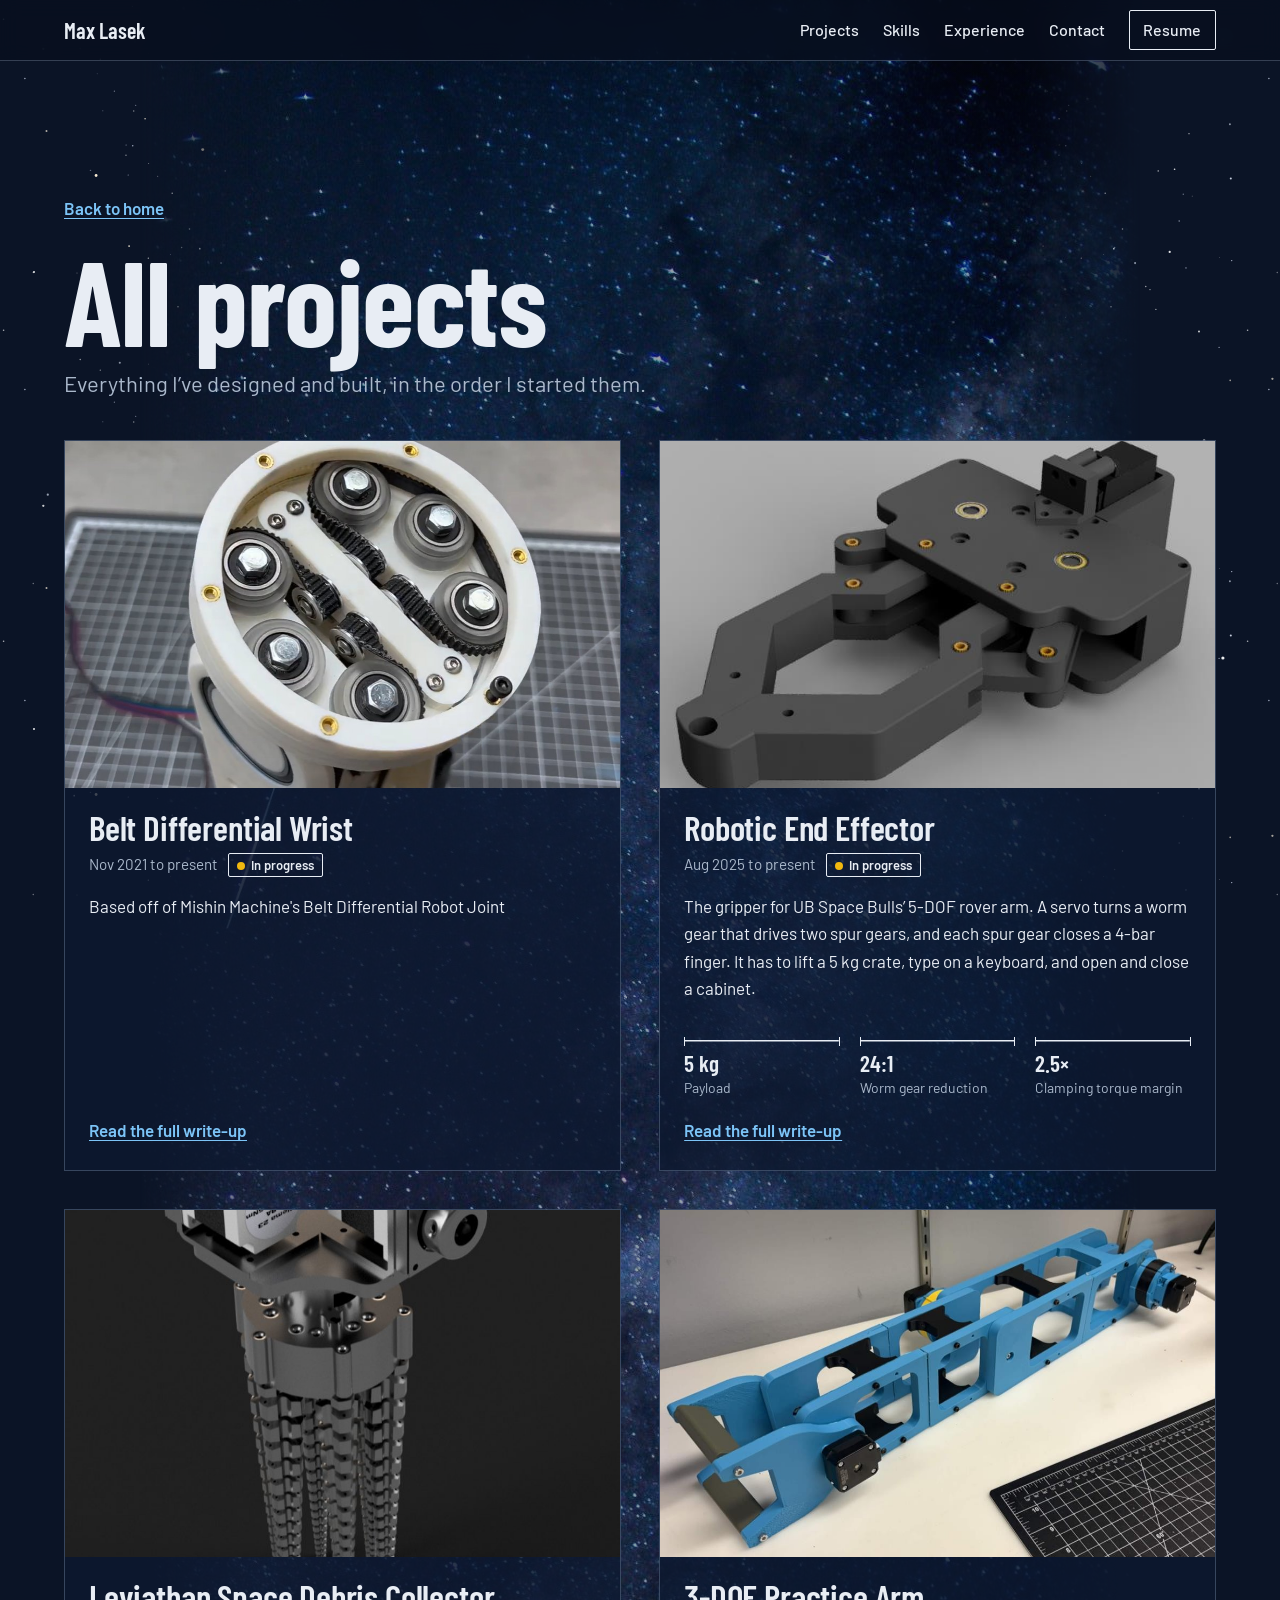
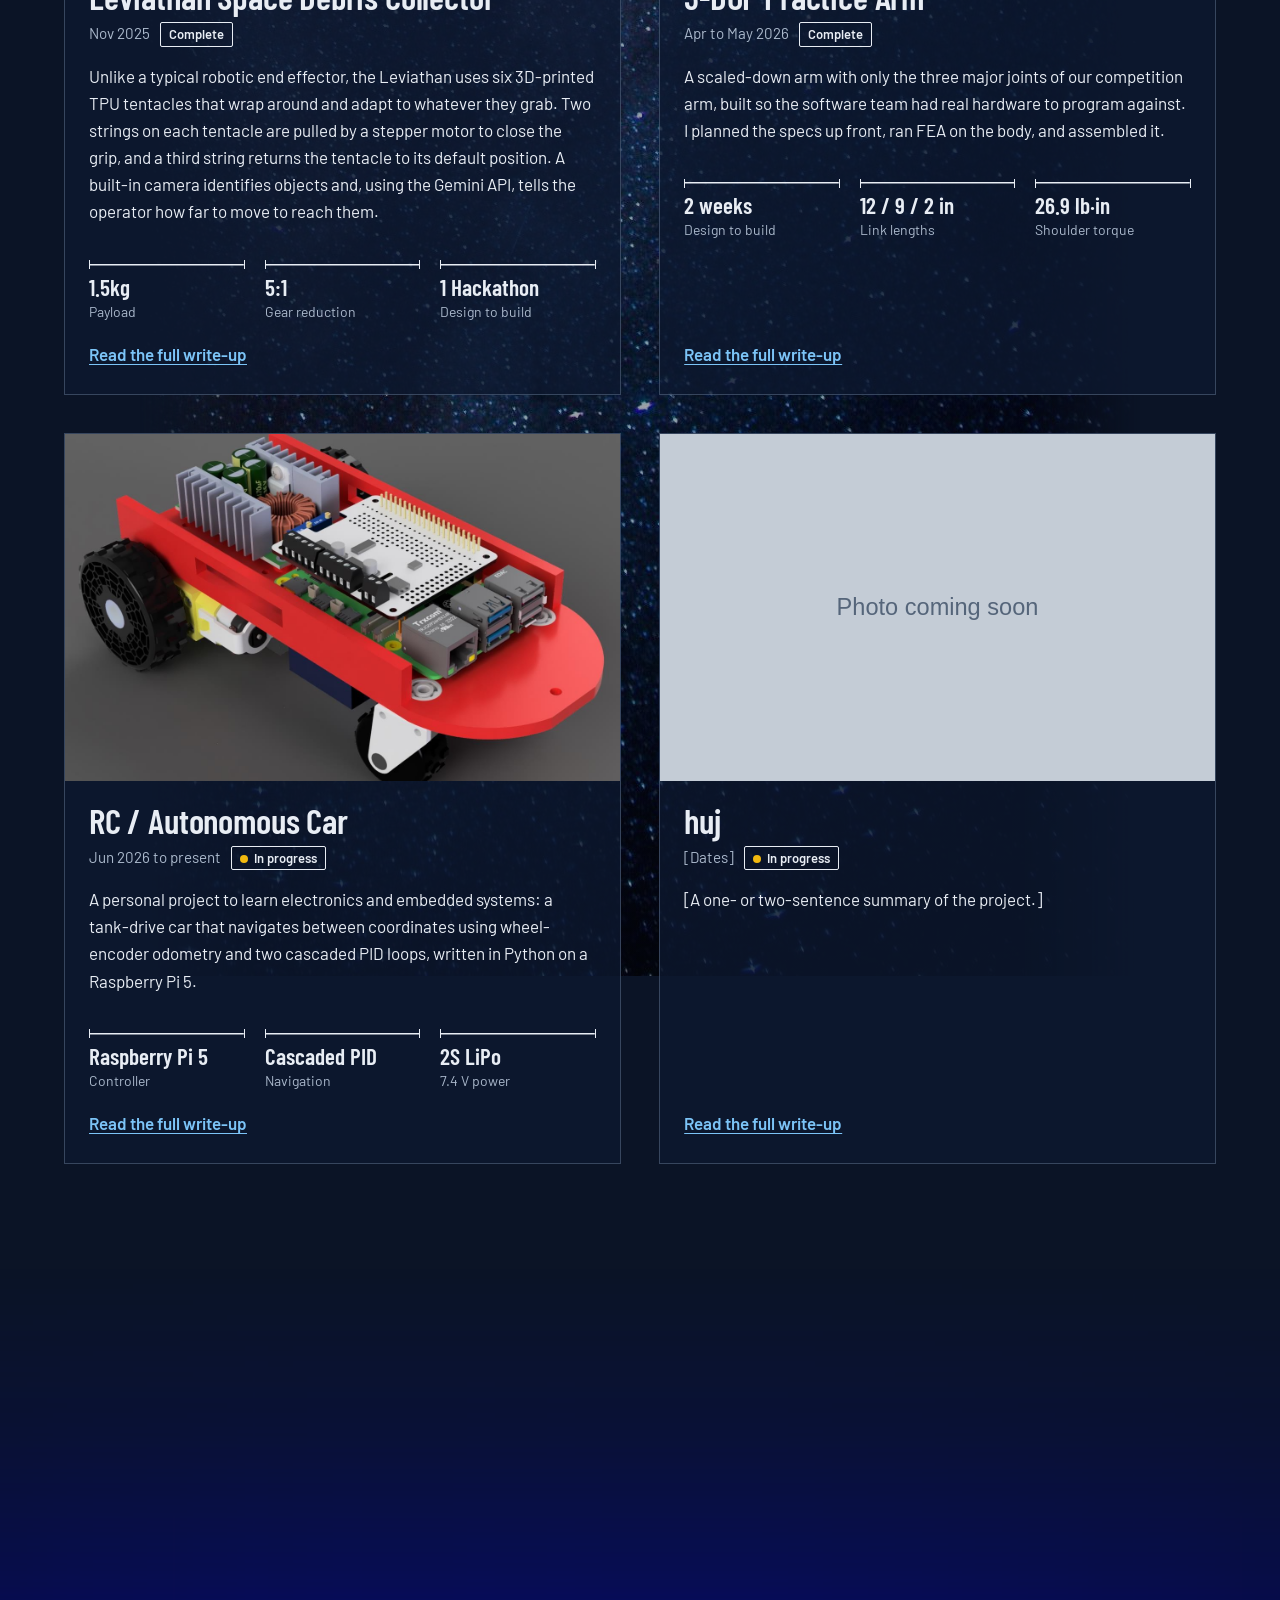
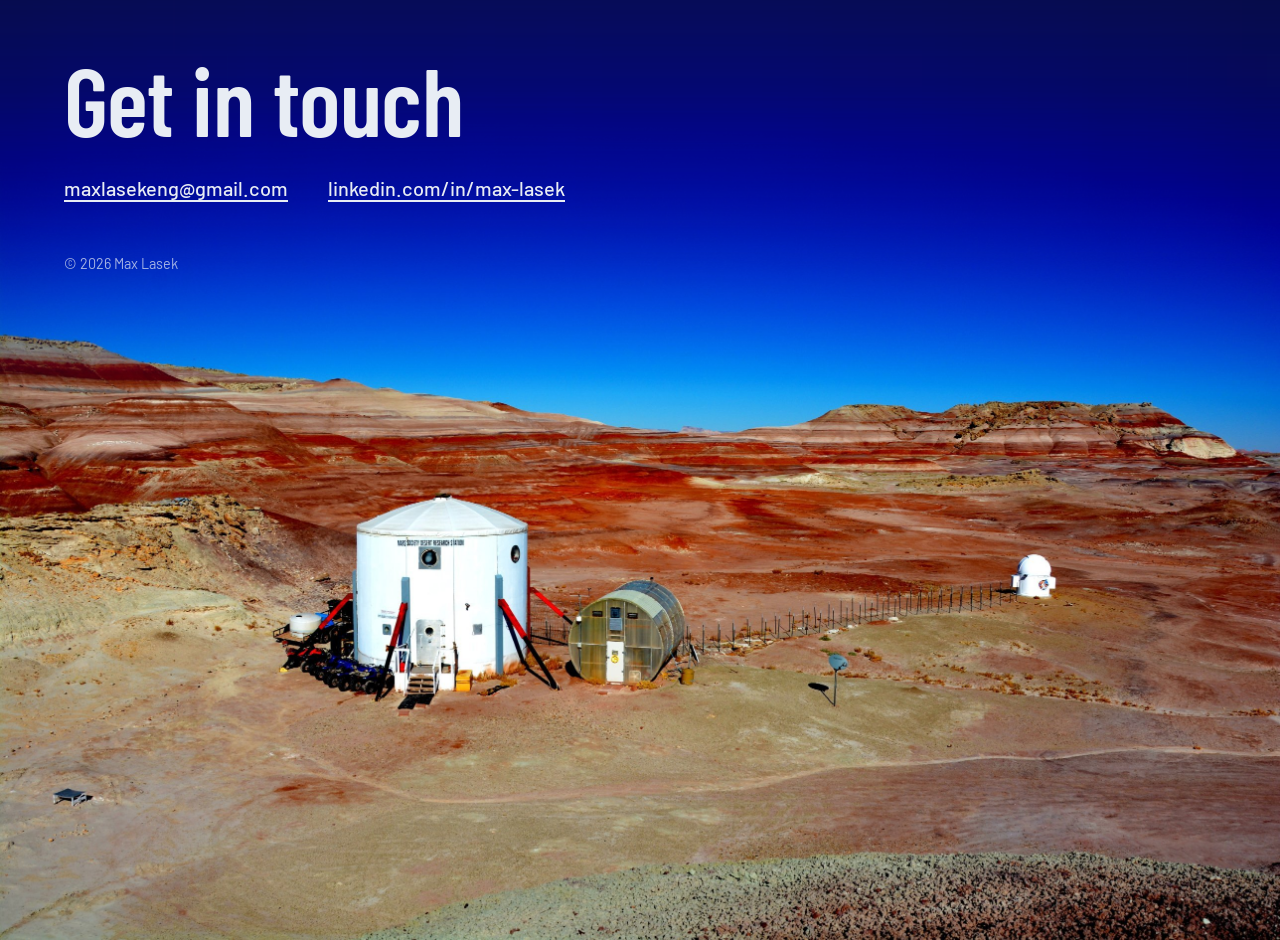
==== all-projects.html @ 72f622b1 "Add project huj to All projects via site editor" ====
<!DOCTYPE html>
<html lang="en"><head>
<meta charset="utf-8">
<meta name="viewport" content="width=device-width, initial-scale=1">
<meta name="color-scheme" content="dark">
<meta name="darkreader-lock">
<title>All Projects | Max Lasek</title>
<meta name="description" content="Every engineering project by Max Lasek, from robotic arms to hackathon builds, in the order he started them.">
<link rel="icon" href="data:image/svg+xml,%3Csvg xmlns='http://www.w3.org/2000/svg' viewBox='0 0 64 64'%3E%3Crect width='64' height='64' fill='%23132238'/%3E%3Ctext x='32' y='44' font-family='Arial Narrow,Arial' font-weight='700' font-size='34' fill='%23fff' text-anchor='middle'%3EML%3C/text%3E%3C/svg%3E">
<link rel="preconnect" href="https://fonts.googleapis.com">
<link rel="preconnect" href="https://fonts.gstatic.com" crossorigin="">
<link href="https://fonts.googleapis.com/css2?family=Barlow:wght@400;500;600&amp;family=Barlow+Condensed:wght@600;700&amp;display=swap" rel="stylesheet">
<link rel="stylesheet" href="css/style.css">
</head>
<body>
<a class="skip" href="#main">Skip to content</a>
<header class="site-header">
  <div class="wrap">
    <a class="wordmark" href="index.html">Max Lasek</a>
    <nav class="site-nav" aria-label="Main">
      <a href="index.html#projects">Projects</a>
      <a class="hide-sm" href="index.html#skills">Skills</a>
      <a class="hide-sm" href="index.html#experience">Experience</a>
      <a href="index.html#contact">Contact</a>
      <a class="button" href="resume/Max-Lasek-Resume.pdf">Resume</a>
    </nav>
  </div>
</header>

<main id="main">
  <section class="section all-projects">
    <div class="wrap">
      <a class="back" href="index.html#projects">Back to home</a>
      <h1>All projects</h1>
      <p class="lede">Everything I’ve designed and built, in the order I started them.</p>
      <div class="pcard-grid">
        <article class="pcard">
          <a class="pcard-media" href="projects/belt-differential-wrist.html" tabindex="-1" aria-hidden="true"><img src="images/belt-differential-wrist-1794513456348.jpg" alt="" loading="lazy"></a>
          <div class="pcard-body">
            <h3><a href="projects/belt-differential-wrist.html">Belt Differential Wrist</a></h3>
            <p class="when">Nov 2021 to present<span class="status active">In progress</span></p>
            <p>Based off of Mishin Machine's Belt Differential Robot Joint</p>
            <a class="more" href="projects/belt-differential-wrist.html">Read the full write-up</a>
          </div>
        </article>
        <article class="pcard">
          <a class="pcard-media" href="projects/end-effector.html" tabindex="-1" aria-hidden="true"><img src="images/effector-iso.jpg" alt="" loading="lazy"></a>
          <div class="pcard-body">
            <h3><a href="projects/end-effector.html">Robotic End Effector</a></h3>
            <p class="when">Aug 2025 to present<span class="status active">In progress</span></p>
            <p>The gripper for UB Space Bulls’ 5-DOF rover arm. A servo turns a worm gear that drives two spur gears, and each spur gear closes a 4-bar finger. It has to lift a 5 kg crate, type on a keyboard, and open and close a cabinet.</p>
            <dl class="specs"><div><dt>5 kg</dt><dd>Payload</dd></div><div><dt>24:1</dt><dd>Worm gear reduction</dd></div><div><dt>2.5×</dt><dd>Clamping torque margin</dd></div></dl>
            <a class="more" href="projects/end-effector.html">Read the full write-up</a>
          </div>
        </article>
        <article class="pcard">
          <a class="pcard-media" href="projects/leviathan-space-debris-collector.html" tabindex="-1" aria-hidden="true"><img src="images/leviathan-space-debris-collector-1794522379616.jpg" alt="" loading="lazy"></a>
          <div class="pcard-body">
            <h3><a href="projects/leviathan-space-debris-collector.html">Leviathan Space Debris Collector</a></h3>
            <p class="when">Nov 2025<span class="status">Complete</span></p>
            <p>Unlike a typical robotic end effector, the Leviathan uses six 3D-printed TPU tentacles that wrap around and adapt to whatever they grab. Two strings on each tentacle are pulled by a stepper motor to close the grip, and a third string returns the tentacle to its default position. A built-in camera identifies objects and, using the Gemini API, tells the operator how far to move to reach them.</p>
            <dl class="specs"><div><dt>1.5kg</dt><dd>Payload</dd></div><div><dt>5:1</dt><dd>Gear reduction</dd></div><div><dt>1 Hackathon</dt><dd>Design to build</dd></div></dl>
            <a class="more" href="projects/leviathan-space-debris-collector.html">Read the full write-up</a>
          </div>
        </article>
        <article class="pcard">
          <a class="pcard-media" href="projects/practice-arm.html" tabindex="-1" aria-hidden="true"><img src="images/arm-flat.jpg" alt="" loading="lazy"></a>
          <div class="pcard-body">
            <h3><a href="projects/practice-arm.html">3-DOF Practice Arm</a></h3>
            <p class="when">Apr to May 2026<span class="status">Complete</span></p>
            <p>A scaled-down arm with only the three major joints of our competition arm, built so the software team had real hardware to program against. I planned the specs up front, ran FEA on the body, and assembled it.</p>
            <dl class="specs"><div><dt>2 weeks</dt><dd>Design to build</dd></div><div><dt>12 / 9 / 2 in</dt><dd>Link lengths</dd></div><div><dt>26.9 lb·in</dt><dd>Shoulder torque</dd></div></dl>
            <a class="more" href="projects/practice-arm.html">Read the full write-up</a>
          </div>
        </article>
        <article class="pcard">
          <a class="pcard-media" href="projects/rc-av-car.html" tabindex="-1" aria-hidden="true"><img src="images/car.jpg" alt="" loading="lazy"></a>
          <div class="pcard-body">
            <h3><a href="projects/rc-av-car.html">RC / Autonomous Car</a></h3>
            <p class="when">Jun 2026 to present<span class="status active">In progress</span></p>
            <p>A personal project to learn electronics and embedded systems: a tank-drive car that navigates between coordinates using wheel-encoder odometry and two cascaded PID loops, written in Python on a Raspberry Pi 5.</p>
            <dl class="specs"><div><dt>Raspberry Pi 5</dt><dd>Controller</dd></div><div><dt>Cascaded PID</dt><dd>Navigation</dd></div><div><dt>2S LiPo</dt><dd>7.4 V power</dd></div></dl>
            <a class="more" href="projects/rc-av-car.html">Read the full write-up</a>
          </div>
        </article>
      
        <article class="pcard"><a class="pcard-media" href="projects/huj.html" tabindex="-1" aria-hidden="true"><img src="data:image/svg+xml,%3Csvg%20xmlns%3D%22http%3A%2F%2Fwww.w3.org%2F2000%2Fsvg%22%20viewBox%3D%220%200%20800%20600%22%3E%3Crect%20width%3D%22800%22%20height%3D%22600%22%20fill%3D%22%23c4ccd6%22%2F%3E%3Ctext%20x%3D%22400%22%20y%3D%22312%22%20font-family%3D%22Arial%2Csans-serif%22%20font-size%3D%2234%22%20fill%3D%22%2355657a%22%20text-anchor%3D%22middle%22%3EPhoto%20coming%20soon%3C%2Ftext%3E%3C%2Fsvg%3E" alt="" loading="lazy"></a><div class="pcard-body"><h3><a href="projects/huj.html">huj</a></h3><p class="when">[Dates]<span class="status active">In progress</span></p><p>[A one- or two-sentence summary of the project.]</p><a class="more" href="projects/huj.html">Read the full write-up</a></div></article>
      </div>
    </div>
  </section>
</main>

<footer class="contact" id="contact">
  <div class="wrap">
    <h2>Get in touch</h2>
    <div class="links">
      <a href="mailto:maxlasekeng@gmail.com">maxlasekeng@gmail.com</a>
      <a href="https://www.linkedin.com/in/max-lasek">linkedin.com/in/max-lasek</a>
    </div>
    <small>© 2026 Max Lasek</small>
  </div>
</footer>










</body></html>
---- css/style.css ----
/* Max Lasek portfolio — shared styles
   Colors come from the hardware: the blue PLA of the practice arm,
   the yellow coupling on its shoulder, and bare aluminum. */
:root {
  --bg: #eef1f4;
  --surface: #ffffff;
  --ink: #132238;
  --muted: #55657a;
  --line: #c4ccd6;
  --blue: #1670bd;
  --yellow: #f2b90f;
  --display: "Barlow Condensed", "Arial Narrow", "Helvetica Neue", Arial, sans-serif;
  --body: "Barlow", "Helvetica Neue", Arial, sans-serif;
  --wrap: 72rem;
}
@media (prefers-color-scheme: dark) {
  :root {
    color-scheme: dark;
    --bg: #13203a;
    --surface: #1b2b49;
    --ink: #e8edf4;
    --muted: #a3b1c4;
    --line: #36496e;
    --blue: #6bbcf5;
  }
}

*, *::before, *::after { box-sizing: border-box; }
html { scroll-behavior: smooth; scroll-padding-top: 5rem; }
@media (prefers-reduced-motion: reduce) { html { scroll-behavior: auto; } }
body {
  margin: 0;
  background: var(--bg);
  color: var(--ink);
  font: 400 1.0625rem/1.6 var(--body);
  -webkit-font-smoothing: antialiased;
}
img { display: block; max-width: 100%; height: auto; }
a { color: var(--blue); text-underline-offset: 0.18em; }
a:hover { text-decoration-thickness: 2px; }
:focus-visible { outline: 3px solid var(--yellow); outline-offset: 3px; }
h1, h2, h3 { font-family: var(--display); font-weight: 600; line-height: 1.02; margin: 0; letter-spacing: -0.005em; }
p { margin: 0 0 1em; max-width: 68ch; }
ul { margin: 0; padding: 0; list-style: none; }

.wrap { width: min(100% - 2.5rem, var(--wrap)); margin-inline: auto; }
.skip { position: absolute; left: -999px; }
.skip:focus { left: 1rem; top: 1rem; background: var(--surface); padding: 0.5rem 0.75rem; z-index: 20; }

/* ---------- Header ---------- */
.site-header {
  position: sticky; top: 0; z-index: 10;
  background: var(--bg);
  border-bottom: 1px solid var(--line);
}
.site-header .wrap { display: flex; align-items: center; justify-content: space-between; gap: 1rem; min-height: 3.75rem; }
.wordmark { font: 600 1.375rem/1 var(--display); color: var(--ink); text-decoration: none; white-space: nowrap; }
.site-nav { display: flex; align-items: center; gap: 1.5rem; white-space: nowrap; }
.site-nav a { color: var(--ink); text-decoration: none; font-weight: 500; font-size: 1rem; }
.site-nav a:hover { color: var(--blue); }

.button {
  display: inline-block;
  padding: 0.6rem 1.1rem;
  border: 1.5px solid var(--ink);
  color: var(--ink);
  font-weight: 600;
  text-decoration: none;
  border-radius: 2px;
}
.button:hover { background: var(--ink); color: var(--bg); }
.button.solid { background: var(--blue); border-color: var(--blue); color: #fff; }
.button.solid:hover { background: var(--ink); border-color: var(--ink); color: var(--bg); }
@media (prefers-color-scheme: dark) { .button.solid { color: #0d1830; } }
.site-nav a.button { padding: 0.4rem 0.85rem; }
.site-nav a.button:hover { color: var(--bg); }

/* ---------- Hero: laid out like a drawing sheet with a title block ---------- */
.sheet {
  margin: 2rem 0 0;
  border: 1.5px solid var(--ink);
  background: var(--surface);
}
.sheet-main {
  display: grid;
  grid-template-columns: 1fr minmax(13rem, 19rem);
  gap: 2.5rem;
  align-items: end;
  padding: clamp(1.5rem, 4vw, 3.5rem);
}
.sheet-main h1 {
  font-size: clamp(4.5rem, 15vw, 11.5rem);
  font-weight: 700;
  line-height: 0.84;
  letter-spacing: -0.015em;
  margin-bottom: 1.75rem;
}
.sheet-main .lede { font-size: clamp(1.15rem, 1.9vw, 1.4rem); line-height: 1.45; max-width: 34ch; margin-bottom: 1.75rem; }
.actions { display: flex; flex-wrap: wrap; gap: 0.75rem; }
.portrait { width: 100%; aspect-ratio: 3 / 4; object-fit: cover; border: 1.5px solid var(--ink); }

.title-block {
  display: grid;
  grid-template-columns: repeat(4, 1fr);
  border-top: 1.5px solid var(--ink);
  margin: 0;
}
.title-block div { padding: 0.85rem 1.1rem 1rem; border-left: 1px solid var(--ink); }
.title-block div:first-child { border-left: 0; }
.title-block dt { font-size: 0.8125rem; color: var(--muted); margin-bottom: 0.15rem; }
.title-block dd { margin: 0; font-weight: 600; line-height: 1.3; }
.title-block dd a { color: inherit; }

/* ---------- Sections ---------- */
.section { padding: clamp(3.5rem, 8vw, 6.5rem) 0 0; }
.section > .wrap > h2 { font-size: clamp(2.5rem, 6vw, 4.25rem); margin-bottom: 2rem; }
.about { display: grid; grid-template-columns: 1fr 1fr; gap: clamp(1.5rem, 5vw, 4rem); align-items: start; }
.about h2 { font-size: clamp(2.1rem, 4.6vw, 3.4rem); }

/* ---------- Project rows ---------- */
.project {
  display: grid;
  grid-template-columns: 1.1fr 1fr;
  gap: clamp(1.5rem, 4vw, 3.5rem);
  align-items: center;
  padding: 2.5rem 0;
  border-top: 1px solid var(--line);
}
.project:nth-of-type(even) .project-media { order: 2; }
.project-media { display: block; background: #a9a9a9; }
.project-media img { width: 100%; aspect-ratio: 4 / 3; object-fit: cover; }
.project h3 { font-size: clamp(2rem, 4vw, 2.9rem); margin-bottom: 0.4rem; }
.project h3 a { color: var(--ink); text-decoration: none; }
.project h3 a:hover { color: var(--blue); }
.when { color: var(--muted); font-size: 0.95rem; margin-bottom: 1rem; }
.status { display: inline-block; margin-left: 0.6rem; padding: 0.05rem 0.5rem; border: 1px solid currentColor; border-radius: 2px; font-size: 0.8125rem; font-weight: 600; color: var(--ink); }
.status.active::before { content: ""; display: inline-block; width: 0.5rem; height: 0.5rem; border-radius: 50%; background: var(--yellow); margin-right: 0.4rem; }

/* Spec figures sit under a dimension line, the way a length is called out on a drawing */
.specs { display: grid; grid-template-columns: repeat(3, 1fr); gap: 1.25rem; margin: 1.5rem 0; }
.specs div { position: relative; padding-top: 0.9rem; }
.specs div::before {
  content: ""; position: absolute; top: 0; left: 0; right: 0; height: 9px;
  border-left: 1.5px solid var(--ink); border-right: 1.5px solid var(--ink);
  background: linear-gradient(var(--ink), var(--ink)) center / 100% 1.5px no-repeat;
}
.specs dt { font: 600 1.75rem/1.1 var(--display); }
.specs dd { margin: 0.15rem 0 0; font-size: 0.875rem; color: var(--muted); line-height: 1.3; }
.more { font-weight: 600; }

/* ---------- Skills ---------- */
.skills { display: grid; grid-template-columns: repeat(4, 1fr); gap: 2rem; border-top: 1px solid var(--line); padding-top: 2rem; }
.skills h3 { font-size: 1.5rem; margin-bottom: 0.75rem; }
.skills li { padding: 0.3rem 0; border-bottom: 1px solid var(--line); }

/* ---------- Timeline ---------- */
.timeline { border-top: 1px solid var(--line); }
.entry { display: grid; grid-template-columns: 13rem 1fr; gap: 1.5rem; padding: 1.75rem 0; border-bottom: 1px solid var(--line); }
.entry time, .entry .dates { color: var(--muted); font-size: 0.95rem; padding-top: 0.3rem; }
.entry h3 { font-size: 1.75rem; }
.entry .org { font-weight: 600; margin: 0.2rem 0 0.75rem; }
.entry li { position: relative; padding-left: 1.1rem; margin-bottom: 0.4rem; max-width: 68ch; }
.entry li::before { content: ""; position: absolute; left: 0; top: 0.72em; width: 0.5rem; height: 1.5px; background: var(--blue); }

/* ---------- Contact / footer ---------- */
.contact { margin-top: clamp(3.5rem, 8vw, 6.5rem); background: var(--ink); color: var(--bg); padding: clamp(3rem, 7vw, 5rem) 0 2rem; }
.contact h2 { font-size: clamp(2.75rem, 8vw, 6rem); margin-bottom: 1.5rem; }
.contact a { color: inherit; }
.contact .links { display: flex; flex-wrap: wrap; gap: 0.5rem 2.5rem; font-size: 1.25rem; font-weight: 500; margin-bottom: 3rem; }
.contact small { display: block; opacity: 0.7; font-size: 0.9rem; }

/* ---------- Project pages ---------- */
.back { display: inline-block; margin: 2rem 0 1.5rem; font-weight: 600; }
.project-head h1 { font-size: clamp(3.25rem, 10vw, 7.5rem); font-weight: 700; line-height: 0.88; margin-bottom: 1rem; }
.project-head .lede { font-size: clamp(1.15rem, 1.9vw, 1.375rem); line-height: 1.45; max-width: 52ch; }
.figures { display: grid; gap: 1rem; margin: 2rem 0 0; }
.figures.two { grid-template-columns: 1.42fr 1fr; }
.figures.tall { grid-template-columns: 1fr 1.83fr; }
.figures figure { margin: 0; }
.figures img { width: 100%; height: 100%; object-fit: cover; border: 1.5px solid var(--ink); }
.figures.one img { width: auto; height: auto; max-width: 100%; max-height: 75vh; }
.figures figcaption { font-size: 0.875rem; color: var(--muted); padding-top: 0.4rem; }
.detail { display: grid; grid-template-columns: 1fr 19rem; gap: clamp(2rem, 6vw, 5rem); padding-top: 3rem; align-items: start; }
.detail h2 { font-size: 2rem; margin: 2.25rem 0 0.6rem; }
.detail h2:first-child { margin-top: 0; }
.detail h3 { font: 600 1.0625rem/1.4 var(--body); margin: 1rem 0 0.15rem; }
.side { border: 1.5px solid var(--ink); background: var(--surface); position: sticky; top: 5rem; }
.side h2 { font-size: 1.375rem; margin: 0; padding: 0.7rem 1rem; border-bottom: 1.5px solid var(--ink); }
.side h2 + ul + h2 { border-top: 1.5px solid var(--ink); }
.side li { padding: 0.5rem 1rem; border-bottom: 1px solid var(--line); line-height: 1.35; }
.side li:last-child { border-bottom: 0; }
.side li span { display: block; font-size: 0.8125rem; color: var(--muted); }
.pager { display: flex; justify-content: space-between; gap: 1rem; flex-wrap: wrap; margin-top: 4rem; padding-top: 1.5rem; border-top: 1px solid var(--line); font-weight: 600; }

/* ---------- Small screens ---------- */
@media (max-width: 54rem) {
  .sheet-main, .about, .project, .detail, .figures.two, .figures.tall { grid-template-columns: 1fr; }
  .sheet-main { align-items: start; }
  .portrait { max-width: 15rem; }
  .title-block { grid-template-columns: 1fr 1fr; }
  .title-block div:nth-child(odd) { border-left: 0; }
  .title-block div:nth-child(n+3) { border-top: 1px solid var(--ink); }
  .project:nth-of-type(even) .project-media { order: 0; }
  .skills { grid-template-columns: 1fr 1fr; }
  .entry { grid-template-columns: 1fr; gap: 0.25rem; }
  .side { position: static; }
  .site-nav { gap: 0.9rem; }
  .site-nav .hide-sm { display: none; }
}
@media (max-width: 30rem) {
  .site-nav a[href$='#contact'] { display: none; }
  .title-block { grid-template-columns: 1fr; }
  .title-block div { border-left: 0; }
  .title-block div + div { border-top: 1px solid var(--ink); }
  .specs { grid-template-columns: 1fr 1fr; }
}

/* ---------- Night sky theme ----------
   The sky stays fixed behind the page while you scroll, and the desert
   rises up at the very bottom, fading in from the night. */
:root {
  color-scheme: dark;
  --bg: #0b1426;
  --surface: rgba(14, 25, 48, 0.78);
  --ink: #e8edf4;
  --muted: #aab8cb;
  --line: rgba(170, 190, 220, 0.28);
  --blue: #7cc4f7;
}
html { background: #0b1426; }
body { background: transparent; }
body::before {
  content: "";
  position: fixed;
  top: 0;
  left: 0;
  right: 0;
  margin: 0 auto;
  /* shown at the photo's real size (1000 x 2576) so it is never stretched */
  width: min(100%, 1000px);
  height: max(100vh, calc(min(100vw, 1000px) * 2.576));
  z-index: -1;
  background:
    linear-gradient(rgba(5, 10, 24, 0.38), rgba(5, 10, 24, 0.38)),
    url("../images/sky.jpg") center top / cover no-repeat;
  will-change: transform;
}
/* On screens wider than the photo, its sides fade into a starfield */
@media (min-width: 1001px) {
  body::before {
    -webkit-mask-image: linear-gradient(to right, transparent, #000 12%, #000 88%, transparent);
    mask-image: linear-gradient(to right, transparent, #000 12%, #000 88%, transparent);
  }
}
body::after {
  content: "";
  position: fixed;
  inset: 0;
  z-index: -2;
  pointer-events: none;
  background:
    url("data:image/svg+xml,%3Csvg xmlns='http://www.w3.org/2000/svg' width='619' height='619'%3E%3Ccircle cx='96.1' cy='175.5' r='1.41' fill='%23fff1d6' fill-opacity='0.97'/%3E%3Ccircle cx='536.1' cy='478.8' r='1.57' fill='%23d8e6ff' fill-opacity='0.98'/%3E%3Ccircle cx='434.6' cy='425.9' r='1.39' fill='%23d8e6ff' fill-opacity='0.91'/%3E%3Ccircle cx='202.7' cy='149.6' r='1.47' fill='%23fff1d6' fill-opacity='0.94'/%3E%3Ccircle cx='264.0' cy='440.2' r='1.36' fill='%23d8e6ff' fill-opacity='0.96'/%3E%3Ccircle cx='272.5' cy='242.5' r='1.62' fill='%23d8e6ff' fill-opacity='0.87'/%3E%3Ccircle cx='334.4' cy='408.2' r='1.53' fill='%23d8e6ff' fill-opacity='0.86'/%3E%3Ccircle cx='585.1' cy='440.9' r='1.48' fill='%23fff' fill-opacity='0.95'/%3E%3Ccircle cx='603.9' cy='39.0' r='1.59' fill='%23fff' fill-opacity='0.92'/%3E%3C/svg%3E") 0 0 / 619px 619px,
    url("data:image/svg+xml,%3Csvg xmlns='http://www.w3.org/2000/svg' width='457' height='457'%3E%3Ccircle cx='316.8' cy='178.6' r='1.01' fill='%23e6efff' fill-opacity='0.85'/%3E%3Ccircle cx='135.0' cy='41.4' r='1.04' fill='%23fff4e0' fill-opacity='0.81'/%3E%3Ccircle cx='145.1' cy='118.7' r='0.82' fill='%23fff4e0' fill-opacity='0.80'/%3E%3Ccircle cx='358.4' cy='378.8' r='1.14' fill='%23fff4e0' fill-opacity='0.63'/%3E%3Ccircle cx='129.1' cy='246.1' r='0.94' fill='%23fff4e0' fill-opacity='0.80'/%3E%3Ccircle cx='285.0' cy='331.6' r='1.02' fill='%23fff' fill-opacity='0.76'/%3E%3Ccircle cx='380.2' cy='220.5' r='0.85' fill='%23e6efff' fill-opacity='0.80'/%3E%3Ccircle cx='255.7' cy='251.9' r='1.11' fill='%23fff' fill-opacity='0.88'/%3E%3Ccircle cx='46.5' cy='131.1' r='0.98' fill='%23fff4e0' fill-opacity='0.69'/%3E%3Ccircle cx='391.8' cy='242.3' r='1.12' fill='%23e6efff' fill-opacity='0.65'/%3E%3Ccircle cx='423.2' cy='308.9' r='1.08' fill='%23fff4e0' fill-opacity='0.67'/%3E%3Ccircle cx='443.1' cy='385.2' r='0.80' fill='%23fff4e0' fill-opacity='0.61'/%3E%3Ccircle cx='47.8' cy='37.7' r='1.12' fill='%23e6efff' fill-opacity='0.64'/%3E%3Ccircle cx='119.8' cy='362.8' r='1.05' fill='%23e6efff' fill-opacity='0.57'/%3E%3Ccircle cx='447.6' cy='37.6' r='0.83' fill='%23fff4e0' fill-opacity='0.68'/%3E%3Ccircle cx='315.9' cy='124.3' r='0.97' fill='%23e6efff' fill-opacity='0.59'/%3E%3Ccircle cx='199.8' cy='248.7' r='0.86' fill='%23fff' fill-opacity='0.82'/%3E%3Ccircle cx='316.2' cy='380.4' r='0.81' fill='%23fff4e0' fill-opacity='0.61'/%3E%3Ccircle cx='408.1' cy='128.8' r='1.09' fill='%23fff' fill-opacity='0.78'/%3E%3Ccircle cx='43.3' cy='48.8' r='1.15' fill='%23fff' fill-opacity='0.79'/%3E%3Ccircle cx='236.7' cy='32.4' r='0.98' fill='%23fff4e0' fill-opacity='0.70'/%3E%3Ccircle cx='74.2' cy='338.7' r='0.86' fill='%23fff' fill-opacity='0.63'/%3E%3Ccircle cx='402.3' cy='14.1' r='0.81' fill='%23fff4e0' fill-opacity='0.88'/%3E%3Ccircle cx='221.1' cy='263.1' r='1.05' fill='%23e6efff' fill-opacity='0.61'/%3E%3Ccircle cx='34.0' cy='272.0' r='1.05' fill='%23fff' fill-opacity='0.85'/%3E%3Ccircle cx='260.6' cy='169.3' r='0.82' fill='%23fff' fill-opacity='0.87'/%3E%3C/svg%3E") 0 0 / 457px 457px,
    url("data:image/svg+xml,%3Csvg xmlns='http://www.w3.org/2000/svg' width='311' height='311'%3E%3Ccircle cx='3.6' cy='19.3' r='0.79' fill='%23fff' fill-opacity='0.66'/%3E%3Ccircle cx='126.1' cy='145.0' r='0.53' fill='%23dfe9ff' fill-opacity='0.60'/%3E%3Ccircle cx='80.2' cy='48.5' r='0.72' fill='%23fff' fill-opacity='0.58'/%3E%3Ccircle cx='114.4' cy='91.2' r='0.64' fill='%23dfe9ff' fill-opacity='0.48'/%3E%3Ccircle cx='77.0' cy='273.0' r='0.52' fill='%23fff' fill-opacity='0.41'/%3E%3Ccircle cx='90.5' cy='170.4' r='0.72' fill='%23dfe9ff' fill-opacity='0.38'/%3E%3Ccircle cx='172.2' cy='193.3' r='0.69' fill='%23fff' fill-opacity='0.78'/%3E%3Ccircle cx='286.5' cy='257.4' r='0.46' fill='%23fff' fill-opacity='0.43'/%3E%3Ccircle cx='132.3' cy='6.3' r='0.48' fill='%23fff' fill-opacity='0.70'/%3E%3Ccircle cx='132.7' cy='145.8' r='0.78' fill='%23dfe9ff' fill-opacity='0.67'/%3E%3Ccircle cx='102.8' cy='110.8' r='0.50' fill='%23dfe9ff' fill-opacity='0.41'/%3E%3Ccircle cx='100.3' cy='59.2' r='0.67' fill='%23fff' fill-opacity='0.50'/%3E%3Ccircle cx='212.8' cy='286.5' r='0.64' fill='%23fff' fill-opacity='0.72'/%3E%3Ccircle cx='286.1' cy='36.4' r='0.64' fill='%23dfe9ff' fill-opacity='0.64'/%3E%3Ccircle cx='298.7' cy='260.6' r='0.66' fill='%23dfe9ff' fill-opacity='0.78'/%3E%3Ccircle cx='170.6' cy='254.6' r='0.45' fill='%23fff' fill-opacity='0.58'/%3E%3Ccircle cx='225.2' cy='170.9' r='0.71' fill='%23fff' fill-opacity='0.79'/%3E%3Ccircle cx='256.0' cy='133.7' r='0.67' fill='%23fff' fill-opacity='0.68'/%3E%3Ccircle cx='97.2' cy='73.7' r='0.45' fill='%23dfe9ff' fill-opacity='0.36'/%3E%3Ccircle cx='259.2' cy='196.1' r='0.46' fill='%23fff' fill-opacity='0.63'/%3E%3Ccircle cx='222.9' cy='309.4' r='0.55' fill='%23fff' fill-opacity='0.79'/%3E%3Ccircle cx='250.3' cy='194.2' r='0.74' fill='%23dfe9ff' fill-opacity='0.41'/%3E%3Ccircle cx='157.7' cy='176.3' r='0.51' fill='%23fff' fill-opacity='0.53'/%3E%3Ccircle cx='253.0' cy='267.9' r='0.71' fill='%23dfe9ff' fill-opacity='0.65'/%3E%3Ccircle cx='189.5' cy='229.0' r='0.78' fill='%23fff' fill-opacity='0.57'/%3E%3Ccircle cx='181.6' cy='247.5' r='0.75' fill='%23fff' fill-opacity='0.44'/%3E%3Ccircle cx='148.6' cy='163.5' r='0.51' fill='%23fff' fill-opacity='0.46'/%3E%3Ccircle cx='148.5' cy='53.1' r='0.45' fill='%23fff' fill-opacity='0.43'/%3E%3Ccircle cx='33.3' cy='272.5' r='0.79' fill='%23fff' fill-opacity='0.38'/%3E%3Ccircle cx='126.0' cy='155.2' r='0.71' fill='%23fff' fill-opacity='0.52'/%3E%3Ccircle cx='246.2' cy='221.0' r='0.73' fill='%23dfe9ff' fill-opacity='0.59'/%3E%3Ccircle cx='128.2' cy='175.0' r='0.55' fill='%23dfe9ff' fill-opacity='0.59'/%3E%3Ccircle cx='24.9' cy='78.4' r='0.74' fill='%23dfe9ff' fill-opacity='0.72'/%3E%3Ccircle cx='133.7' cy='111.0' r='0.77' fill='%23fff' fill-opacity='0.46'/%3E%3Ccircle cx='148.3' cy='258.2' r='0.59' fill='%23fff' fill-opacity='0.79'/%3E%3Ccircle cx='135.7' cy='105.3' r='0.64' fill='%23dfe9ff' fill-opacity='0.48'/%3E%3Ccircle cx='178.0' cy='306.7' r='0.74' fill='%23fff' fill-opacity='0.57'/%3E%3Ccircle cx='217.0' cy='289.6' r='0.64' fill='%23fff' fill-opacity='0.65'/%3E%3C/svg%3E") 0 0 / 311px 311px;
}
/* As the page scrolls from top to bottom, the sky slides up from its top edge to its bottom edge */
@supports (animation-timeline: scroll()) {
  body::before {
    animation: sky-pan linear both;
    animation-timeline: scroll(root block);
  }
}
@keyframes sky-pan {
  from { transform: translateY(0); }
  to { transform: translateY(calc(100vh - 100%)); }
}
.site-header {
  background: rgba(8, 14, 30, 0.72);
  -webkit-backdrop-filter: blur(10px);
  backdrop-filter: blur(10px);
  border-bottom-color: var(--line);
}
.sheet, .side {
  -webkit-backdrop-filter: blur(6px);
  backdrop-filter: blur(6px);
}
.button.solid { color: #0b1426; }
.contact {
  position: relative;
  isolation: isolate;
  background: transparent;
  color: var(--ink);
  padding-top: clamp(18rem, 30vw, 28rem);
  padding-bottom: 0;
}
.contact small { margin-bottom: 1rem; }
.contact .wrap { position: relative; z-index: 1; }
/* A band of the desert photo's own sky color, matched to its top edge from left to right,
   fading in from the night above so the photo itself needs no fade */
.contact::before {
  content: "";
  position: absolute;
  inset: 0;
  z-index: -1;
  background: url("[data-uri]") center / 100% 100% no-repeat;
  -webkit-mask-image: linear-gradient(to bottom, transparent 0, rgba(0, 0, 0, 0.12) 10rem, rgba(0, 0, 0, 0.35) 20rem, rgba(0, 0, 0, 0.7) 30rem, #000 40rem);
  mask-image: linear-gradient(to bottom, transparent 0, rgba(0, 0, 0, 0.12) 10rem, rgba(0, 0, 0, 0.35) 20rem, rgba(0, 0, 0, 0.7) 30rem, #000 40rem);
}
.contact::after {
  content: "";
  display: block;
  width: 100%;
  aspect-ratio: 850 / 567;
  /* pulled up so "Get in touch" sits in the photo's sky */
  margin-top: -16vw;
  background: url("../images/desert.jpg") center top / 100% 100% no-repeat;
  /* the photo's top edge melts into the blue band above it */
  -webkit-mask-image: linear-gradient(to bottom, transparent 0, rgba(0, 0, 0, 0.25) 12%, rgba(0, 0, 0, 0.65) 24%, #000 36%);
  mask-image: linear-gradient(to bottom, transparent 0, rgba(0, 0, 0, 0.25) 12%, rgba(0, 0, 0, 0.65) 24%, #000 36%);
}
/* The Contact link lands with "Get in touch" near the top and the desert in view below */
.contact { scroll-margin-top: calc(1.5rem - clamp(18rem, 30vw, 28rem)); }

/* ---------- Two-column timeline ----------
   Each column runs down a line; a dot marks each entry.
   Entries marked "now" get a solid blue dot, past ones a hollow dot. */
.tl-grid { display: grid; grid-template-columns: 1fr 1fr; gap: 2rem clamp(2rem, 5vw, 4.5rem); }
.tl-head { font: 600 1.05rem/1.2 var(--body); color: var(--muted); padding-bottom: 0.75rem; border-bottom: 1px solid var(--line); margin-bottom: 1.75rem; }
.tl { list-style: none; margin: 0; padding: 0 0 0 1.75rem; position: relative; }
.tl::before { content: ""; position: absolute; left: 0.3rem; top: 0.45rem; bottom: 0.5rem; width: 1.5px; background: var(--line); }
.tl-item { position: relative; padding-bottom: 2.25rem; }
.tl-item:last-child { padding-bottom: 0; }
.tl-item::before {
  content: ""; position: absolute; left: -1.75rem; top: 0.3rem;
  width: 0.75rem; height: 0.75rem; border-radius: 50%;
  background: var(--bg); border: 2px solid var(--muted);
}
.tl-item.now::before { background: var(--blue); border-color: var(--blue); box-shadow: 0 0 0 4px rgba(124, 196, 247, 0.18); }
.tl-item .dates { color: var(--muted); font-size: 0.95rem; margin: 0 0 0.3rem; }
.tl-item h3 { font-size: 1.6rem; }
.tl-item .org { font-weight: 600; margin: 0.2rem 0 0.7rem; }
.tl-item ul li { position: relative; padding-left: 1.1rem; margin-bottom: 0.4rem; max-width: 62ch; }
.tl-item ul li::before { content: ""; position: absolute; left: 0; top: 0.72em; width: 0.5rem; height: 1.5px; background: var(--blue); }
.tl-item:not(.now) > :not(.dates) { opacity: 0.82; }
@media (max-width: 54rem) { .tl-grid { grid-template-columns: 1fr; } }

/* ---------- Section heading with a button beside it ---------- */
.section-head { display: flex; align-items: flex-end; justify-content: space-between; gap: 1rem 2rem; flex-wrap: wrap; margin-bottom: 2rem; }
.section > .wrap > .section-head h2 { font-size: clamp(2.5rem, 6vw, 4.25rem); margin: 0; }
.section-head .button { margin-bottom: 0.6rem; white-space: nowrap; }

/* ---------- All projects page: two cards per row ---------- */
.all-projects h1 { font-size: clamp(3.25rem, 10vw, 7.5rem); font-weight: 700; line-height: 0.88; margin-bottom: 1rem; }
.all-projects .lede { font-size: clamp(1.15rem, 1.9vw, 1.375rem); line-height: 1.45; max-width: 52ch; color: var(--muted); margin-bottom: 2.5rem; }
.pcard-grid { display: grid; grid-template-columns: 1fr 1fr; gap: clamp(1.5rem, 3vw, 2.5rem); }
.pcard { display: flex; flex-direction: column; border: 1px solid var(--line); background: var(--surface); }
.pcard-media { display: block; background: #a9a9a9; }
.pcard-media img { width: 100%; aspect-ratio: 16 / 10; object-fit: cover; }
.pcard-body { display: flex; flex-direction: column; flex: 1; padding: 1.4rem 1.5rem 1.6rem; }
.pcard h3 { font-size: clamp(1.7rem, 3vw, 2.2rem); margin-bottom: 0.35rem; }
.pcard h3 a { color: var(--ink); text-decoration: none; }
.pcard h3 a:hover { color: var(--blue); }
.pcard .specs { margin: 1.1rem 0 1.25rem; }
.pcard .specs dt { font-size: 1.45rem; }
.pcard .more { margin-top: auto; }
@media (max-width: 54rem) { .pcard-grid { grid-template-columns: 1fr; } }
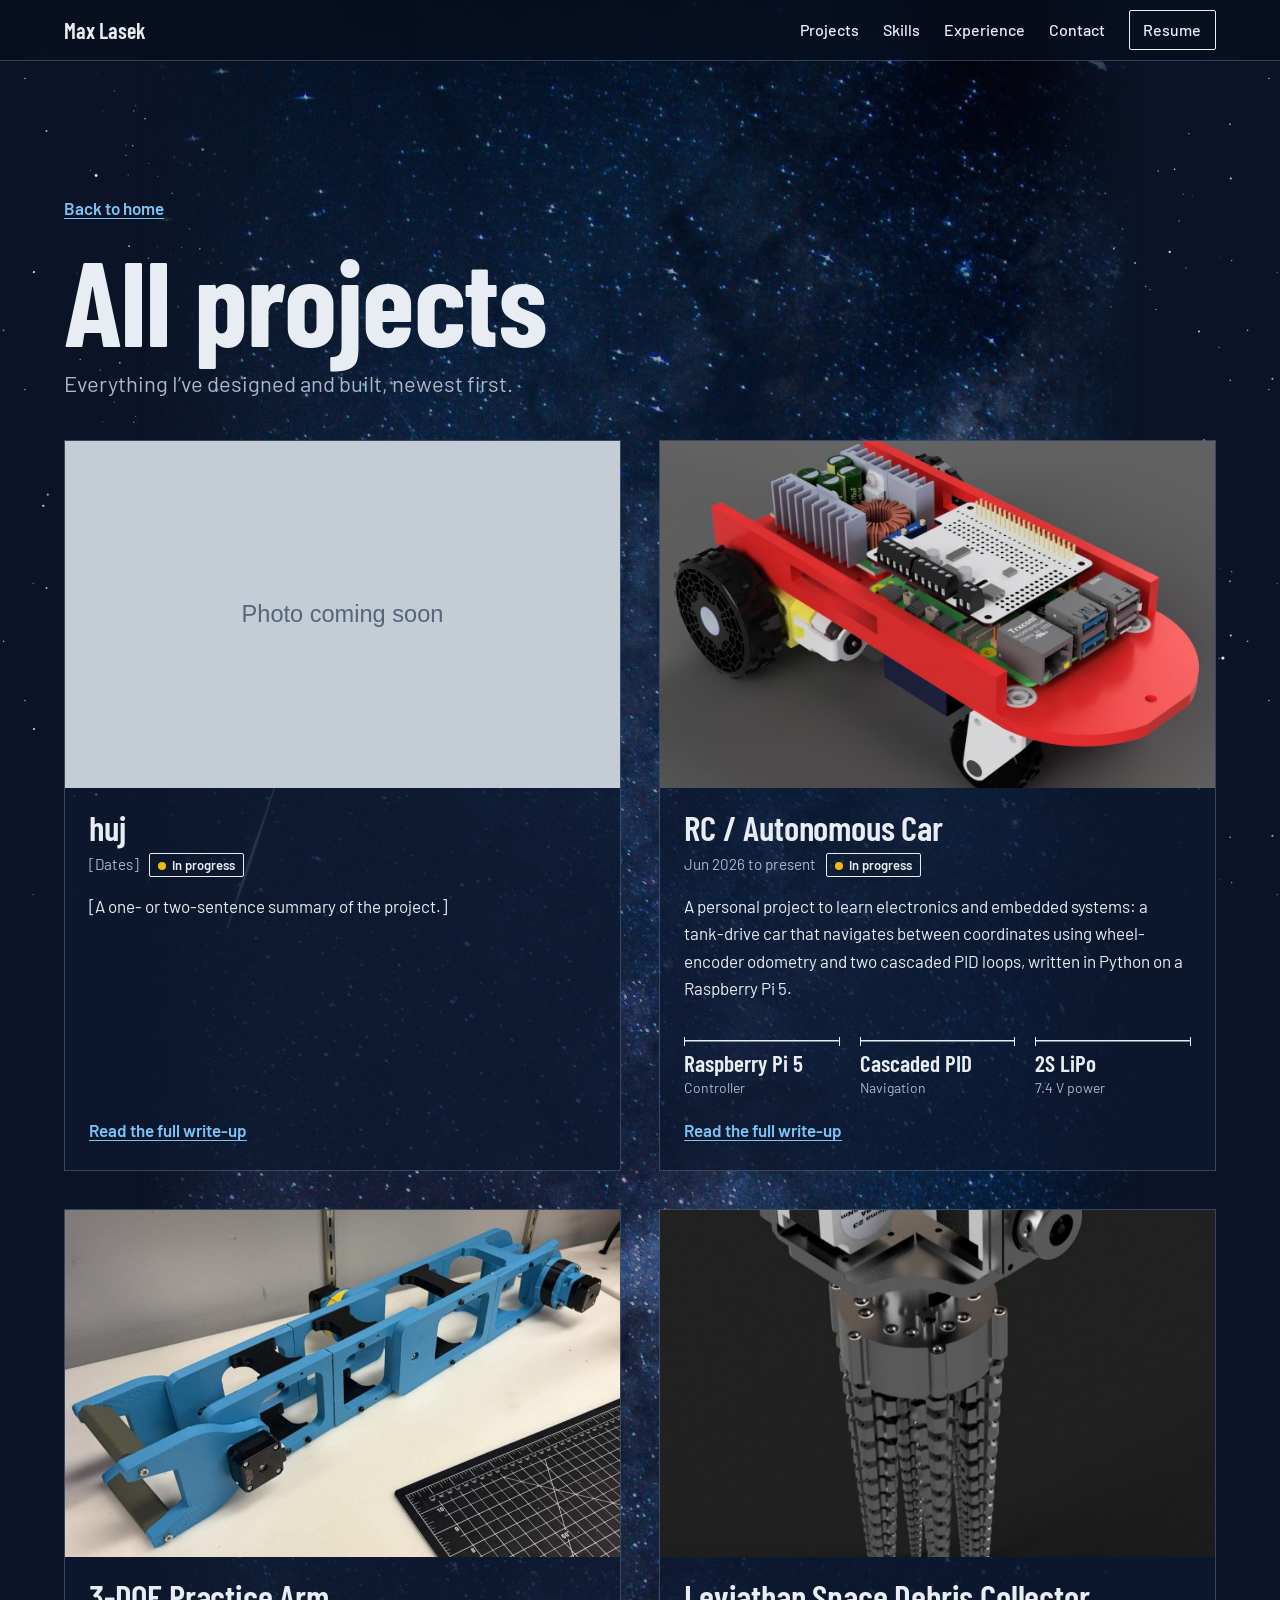
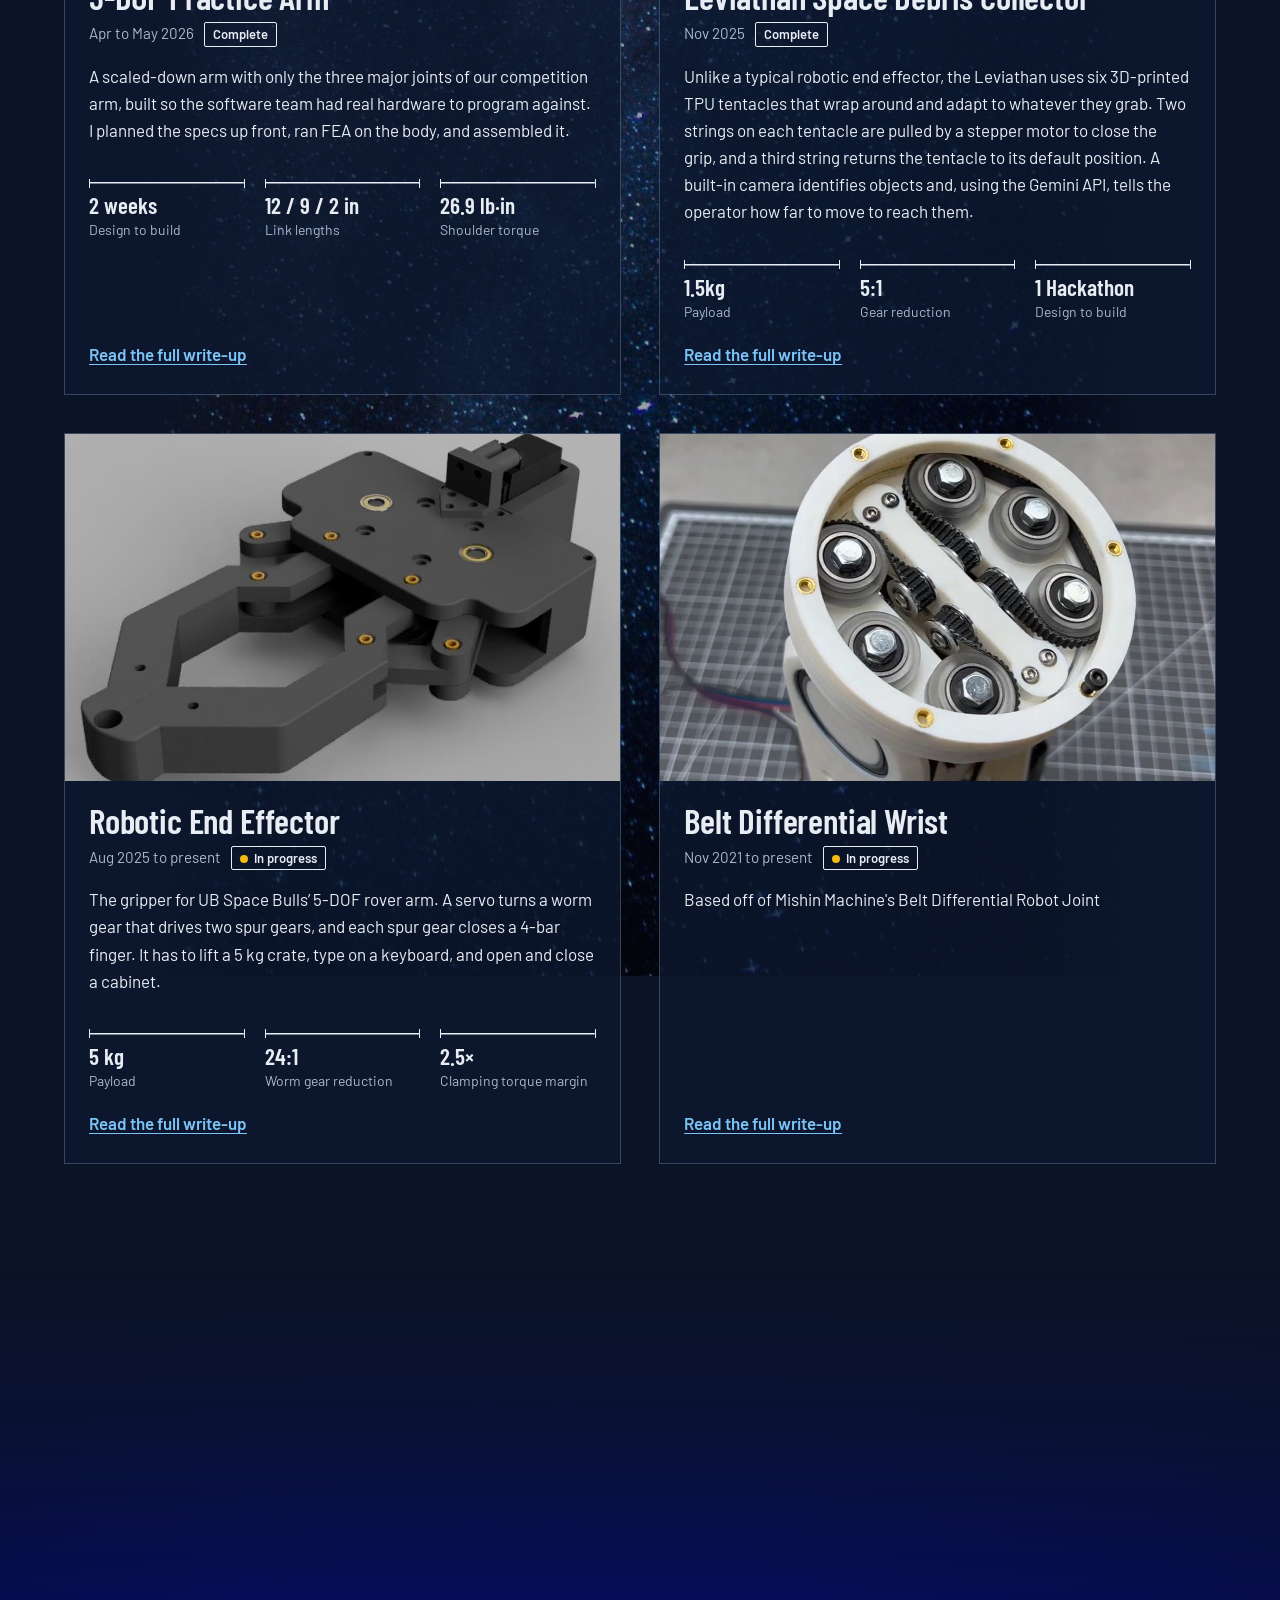
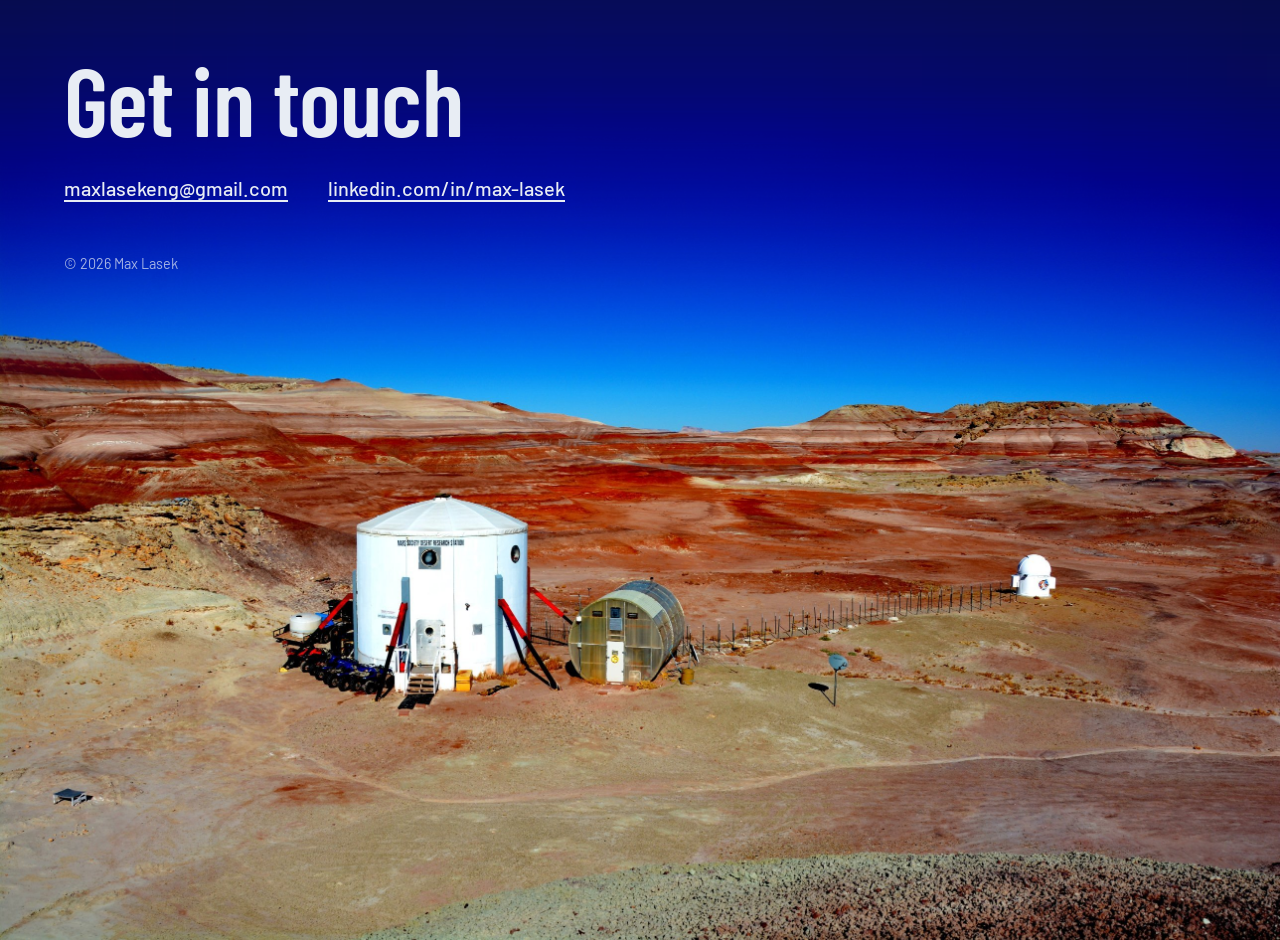
==== commit 3bb1f401: "Add files via upload" ====
--- a/all-projects.html
+++ b/all-projects.html
@@ -32,15 +32,37 @@
     <div class="wrap">
       <a class="back" href="index.html#projects">Back to home</a>
       <h1>All projects</h1>
-      <p class="lede">Everything I’ve designed and built, in the order I started them.</p>
+      <p class="lede">Everything I’ve designed and built, newest first.</p>
       <div class="pcard-grid">
+        <article class="pcard"><a class="pcard-media" href="projects/huj.html" tabindex="-1" aria-hidden="true"><img src="data:image/svg+xml,%3Csvg%20xmlns%3D%22http%3A%2F%2Fwww.w3.org%2F2000%2Fsvg%22%20viewBox%3D%220%200%20800%20600%22%3E%3Crect%20width%3D%22800%22%20height%3D%22600%22%20fill%3D%22%23c4ccd6%22%2F%3E%3Ctext%20x%3D%22400%22%20y%3D%22312%22%20font-family%3D%22Arial%2Csans-serif%22%20font-size%3D%2234%22%20fill%3D%22%2355657a%22%20text-anchor%3D%22middle%22%3EPhoto%20coming%20soon%3C%2Ftext%3E%3C%2Fsvg%3E" alt="" loading="lazy"></a><div class="pcard-body"><h3><a href="projects/huj.html">huj</a></h3><p class="when">[Dates]<span class="status active">In progress</span></p><p>[A one- or two-sentence summary of the project.]</p><a class="more" href="projects/huj.html">Read the full write-up</a></div></article>
         <article class="pcard">
-          <a class="pcard-media" href="projects/belt-differential-wrist.html" tabindex="-1" aria-hidden="true"><img src="images/belt-differential-wrist-1794513456348.jpg" alt="" loading="lazy"></a>
+          <a class="pcard-media" href="projects/rc-av-car.html" tabindex="-1" aria-hidden="true"><img src="images/car.jpg" alt="" loading="lazy"></a>
           <div class="pcard-body">
-            <h3><a href="projects/belt-differential-wrist.html">Belt Differential Wrist</a></h3>
-            <p class="when">Nov 2021 to present<span class="status active">In progress</span></p>
-            <p>Based off of Mishin Machine's Belt Differential Robot Joint</p>
-            <a class="more" href="projects/belt-differential-wrist.html">Read the full write-up</a>
+            <h3><a href="projects/rc-av-car.html">RC / Autonomous Car</a></h3>
+            <p class="when">Jun 2026 to present<span class="status active">In progress</span></p>
+            <p>A personal project to learn electronics and embedded systems: a tank-drive car that navigates between coordinates using wheel-encoder odometry and two cascaded PID loops, written in Python on a Raspberry Pi 5.</p>
+            <dl class="specs"><div><dt>Raspberry Pi 5</dt><dd>Controller</dd></div><div><dt>Cascaded PID</dt><dd>Navigation</dd></div><div><dt>2S LiPo</dt><dd>7.4 V power</dd></div></dl>
+            <a class="more" href="projects/rc-av-car.html">Read the full write-up</a>
+          </div>
+        </article>
+        <article class="pcard">
+          <a class="pcard-media" href="projects/practice-arm.html" tabindex="-1" aria-hidden="true"><img src="images/arm-flat.jpg" alt="" loading="lazy"></a>
+          <div class="pcard-body">
+            <h3><a href="projects/practice-arm.html">3-DOF Practice Arm</a></h3>
+            <p class="when">Apr to May 2026<span class="status">Complete</span></p>
+            <p>A scaled-down arm with only the three major joints of our competition arm, built so the software team had real hardware to program against. I planned the specs up front, ran FEA on the body, and assembled it.</p>
+            <dl class="specs"><div><dt>2 weeks</dt><dd>Design to build</dd></div><div><dt>12 / 9 / 2 in</dt><dd>Link lengths</dd></div><div><dt>26.9 lb·in</dt><dd>Shoulder torque</dd></div></dl>
+            <a class="more" href="projects/practice-arm.html">Read the full write-up</a>
+          </div>
+        </article>
+        <article class="pcard">
+          <a class="pcard-media" href="projects/leviathan-space-debris-collector.html" tabindex="-1" aria-hidden="true"><img src="images/leviathan-space-debris-collector-1794522379616.jpg" alt="" loading="lazy"></a>
+          <div class="pcard-body">
+            <h3><a href="projects/leviathan-space-debris-collector.html">Leviathan Space Debris Collector</a></h3>
+            <p class="when">Nov 2025<span class="status">Complete</span></p>
+            <p>Unlike a typical robotic end effector, the Leviathan uses six 3D-printed TPU tentacles that wrap around and adapt to whatever they grab. Two strings on each tentacle are pulled by a stepper motor to close the grip, and a third string returns the tentacle to its default position. A built-in camera identifies objects and, using the Gemini API, tells the operator how far to move to reach them.</p>
+            <dl class="specs"><div><dt>1.5kg</dt><dd>Payload</dd></div><div><dt>5:1</dt><dd>Gear reduction</dd></div><div><dt>1 Hackathon</dt><dd>Design to build</dd></div></dl>
+            <a class="more" href="projects/leviathan-space-debris-collector.html">Read the full write-up</a>
           </div>
         </article>
         <article class="pcard">
@@ -54,37 +76,14 @@
           </div>
         </article>
         <article class="pcard">
-          <a class="pcard-media" href="projects/leviathan-space-debris-collector.html" tabindex="-1" aria-hidden="true"><img src="images/leviathan-space-debris-collector-1794522379616.jpg" alt="" loading="lazy"></a>
+          <a class="pcard-media" href="projects/belt-differential-wrist.html" tabindex="-1" aria-hidden="true"><img src="images/belt-differential-wrist-1794513456348.jpg" alt="" loading="lazy"></a>
           <div class="pcard-body">
-            <h3><a href="projects/leviathan-space-debris-collector.html">Leviathan Space Debris Collector</a></h3>
-            <p class="when">Nov 2025<span class="status">Complete</span></p>
-            <p>Unlike a typical robotic end effector, the Leviathan uses six 3D-printed TPU tentacles that wrap around and adapt to whatever they grab. Two strings on each tentacle are pulled by a stepper motor to close the grip, and a third string returns the tentacle to its default position. A built-in camera identifies objects and, using the Gemini API, tells the operator how far to move to reach them.</p>
-            <dl class="specs"><div><dt>1.5kg</dt><dd>Payload</dd></div><div><dt>5:1</dt><dd>Gear reduction</dd></div><div><dt>1 Hackathon</dt><dd>Design to build</dd></div></dl>
-            <a class="more" href="projects/leviathan-space-debris-collector.html">Read the full write-up</a>
+            <h3><a href="projects/belt-differential-wrist.html">Belt Differential Wrist</a></h3>
+            <p class="when">Nov 2021 to present<span class="status active">In progress</span></p>
+            <p>Based off of Mishin Machine's Belt Differential Robot Joint</p>
+            <a class="more" href="projects/belt-differential-wrist.html">Read the full write-up</a>
           </div>
         </article>
-        <article class="pcard">
-          <a class="pcard-media" href="projects/practice-arm.html" tabindex="-1" aria-hidden="true"><img src="images/arm-flat.jpg" alt="" loading="lazy"></a>
-          <div class="pcard-body">
-            <h3><a href="projects/practice-arm.html">3-DOF Practice Arm</a></h3>
-            <p class="when">Apr to May 2026<span class="status">Complete</span></p>
-            <p>A scaled-down arm with only the three major joints of our competition arm, built so the software team had real hardware to program against. I planned the specs up front, ran FEA on the body, and assembled it.</p>
-            <dl class="specs"><div><dt>2 weeks</dt><dd>Design to build</dd></div><div><dt>12 / 9 / 2 in</dt><dd>Link lengths</dd></div><div><dt>26.9 lb·in</dt><dd>Shoulder torque</dd></div></dl>
-            <a class="more" href="projects/practice-arm.html">Read the full write-up</a>
-          </div>
-        </article>
-        <article class="pcard">
-          <a class="pcard-media" href="projects/rc-av-car.html" tabindex="-1" aria-hidden="true"><img src="images/car.jpg" alt="" loading="lazy"></a>
-          <div class="pcard-body">
-            <h3><a href="projects/rc-av-car.html">RC / Autonomous Car</a></h3>
-            <p class="when">Jun 2026 to present<span class="status active">In progress</span></p>
-            <p>A personal project to learn electronics and embedded systems: a tank-drive car that navigates between coordinates using wheel-encoder odometry and two cascaded PID loops, written in Python on a Raspberry Pi 5.</p>
-            <dl class="specs"><div><dt>Raspberry Pi 5</dt><dd>Controller</dd></div><div><dt>Cascaded PID</dt><dd>Navigation</dd></div><div><dt>2S LiPo</dt><dd>7.4 V power</dd></div></dl>
-            <a class="more" href="projects/rc-av-car.html">Read the full write-up</a>
-          </div>
-        </article>
-      
-        <article class="pcard"><a class="pcard-media" href="projects/huj.html" tabindex="-1" aria-hidden="true"><img src="data:image/svg+xml,%3Csvg%20xmlns%3D%22http%3A%2F%2Fwww.w3.org%2F2000%2Fsvg%22%20viewBox%3D%220%200%20800%20600%22%3E%3Crect%20width%3D%22800%22%20height%3D%22600%22%20fill%3D%22%23c4ccd6%22%2F%3E%3Ctext%20x%3D%22400%22%20y%3D%22312%22%20font-family%3D%22Arial%2Csans-serif%22%20font-size%3D%2234%22%20fill%3D%22%2355657a%22%20text-anchor%3D%22middle%22%3EPhoto%20coming%20soon%3C%2Ftext%3E%3C%2Fsvg%3E" alt="" loading="lazy"></a><div class="pcard-body"><h3><a href="projects/huj.html">huj</a></h3><p class="when">[Dates]<span class="status active">In progress</span></p><p>[A one- or two-sentence summary of the project.]</p><a class="more" href="projects/huj.html">Read the full write-up</a></div></article>
       </div>
     </div>
   </section>
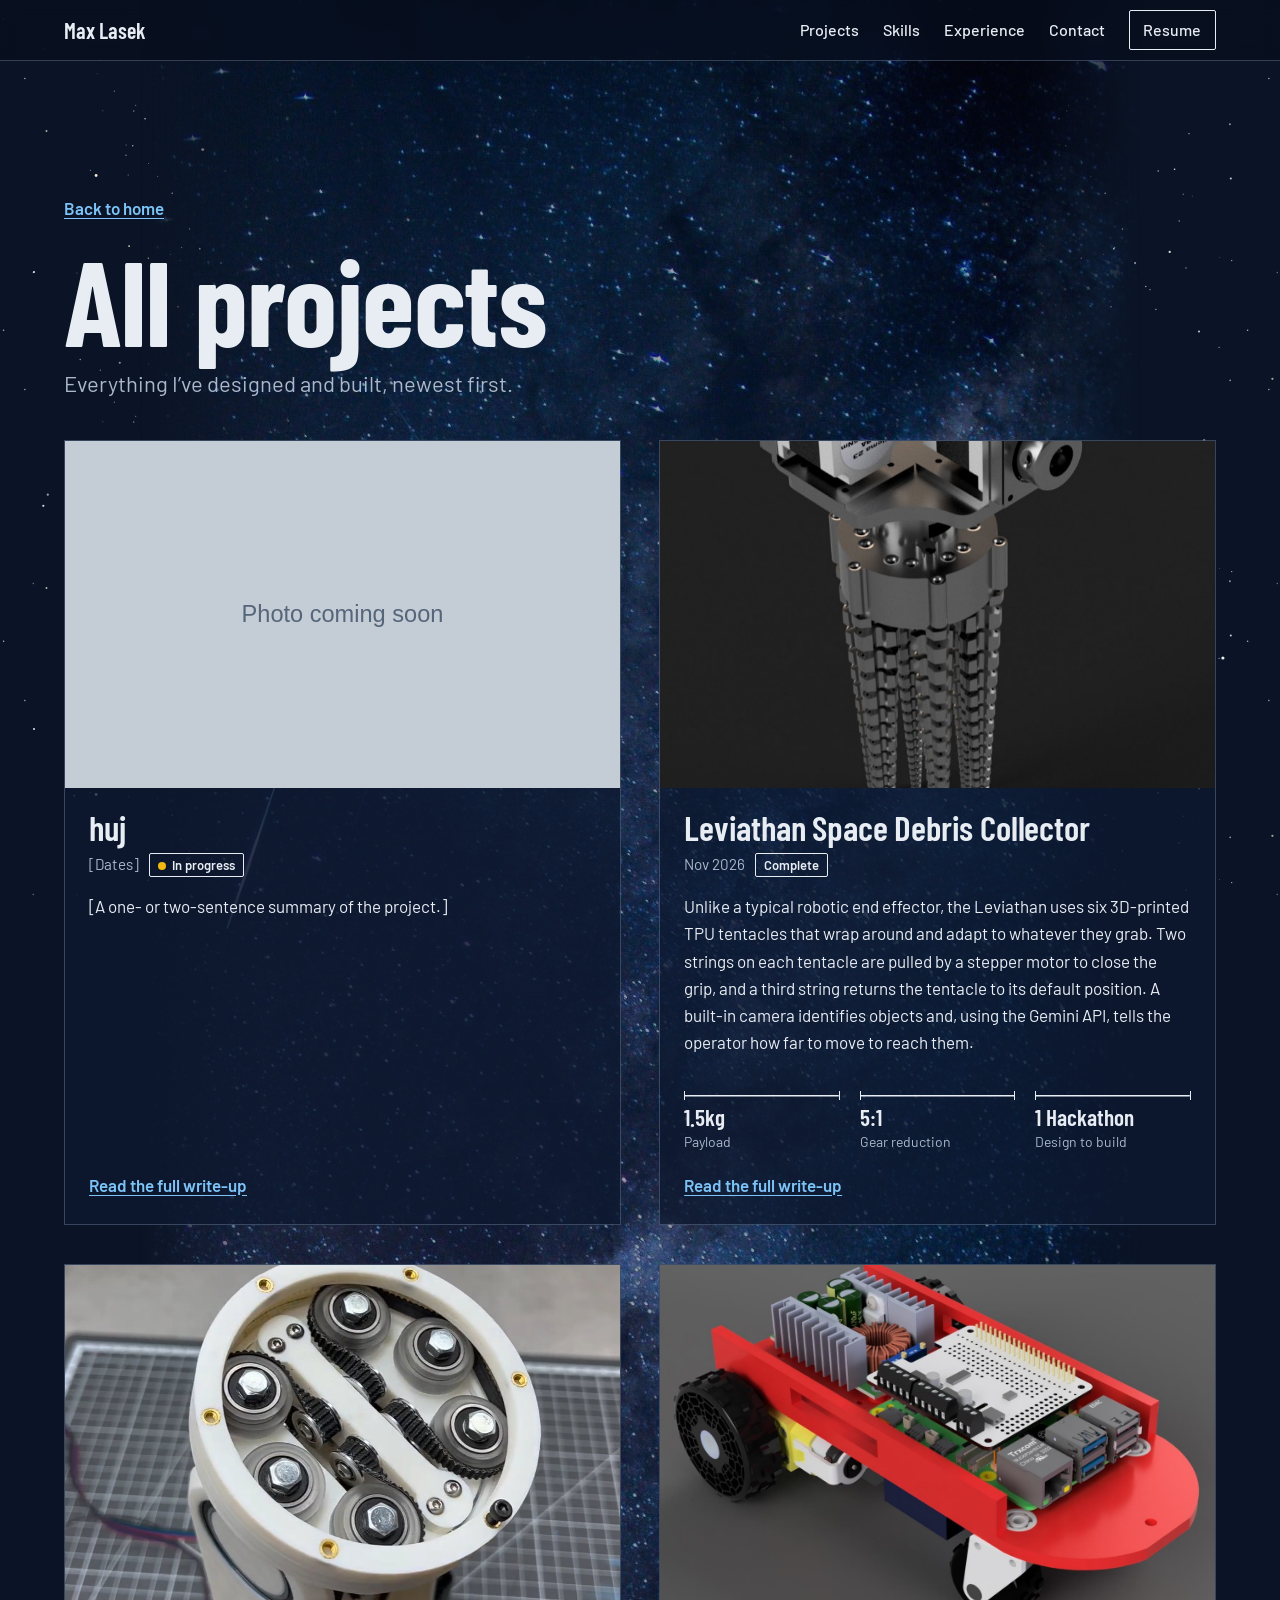
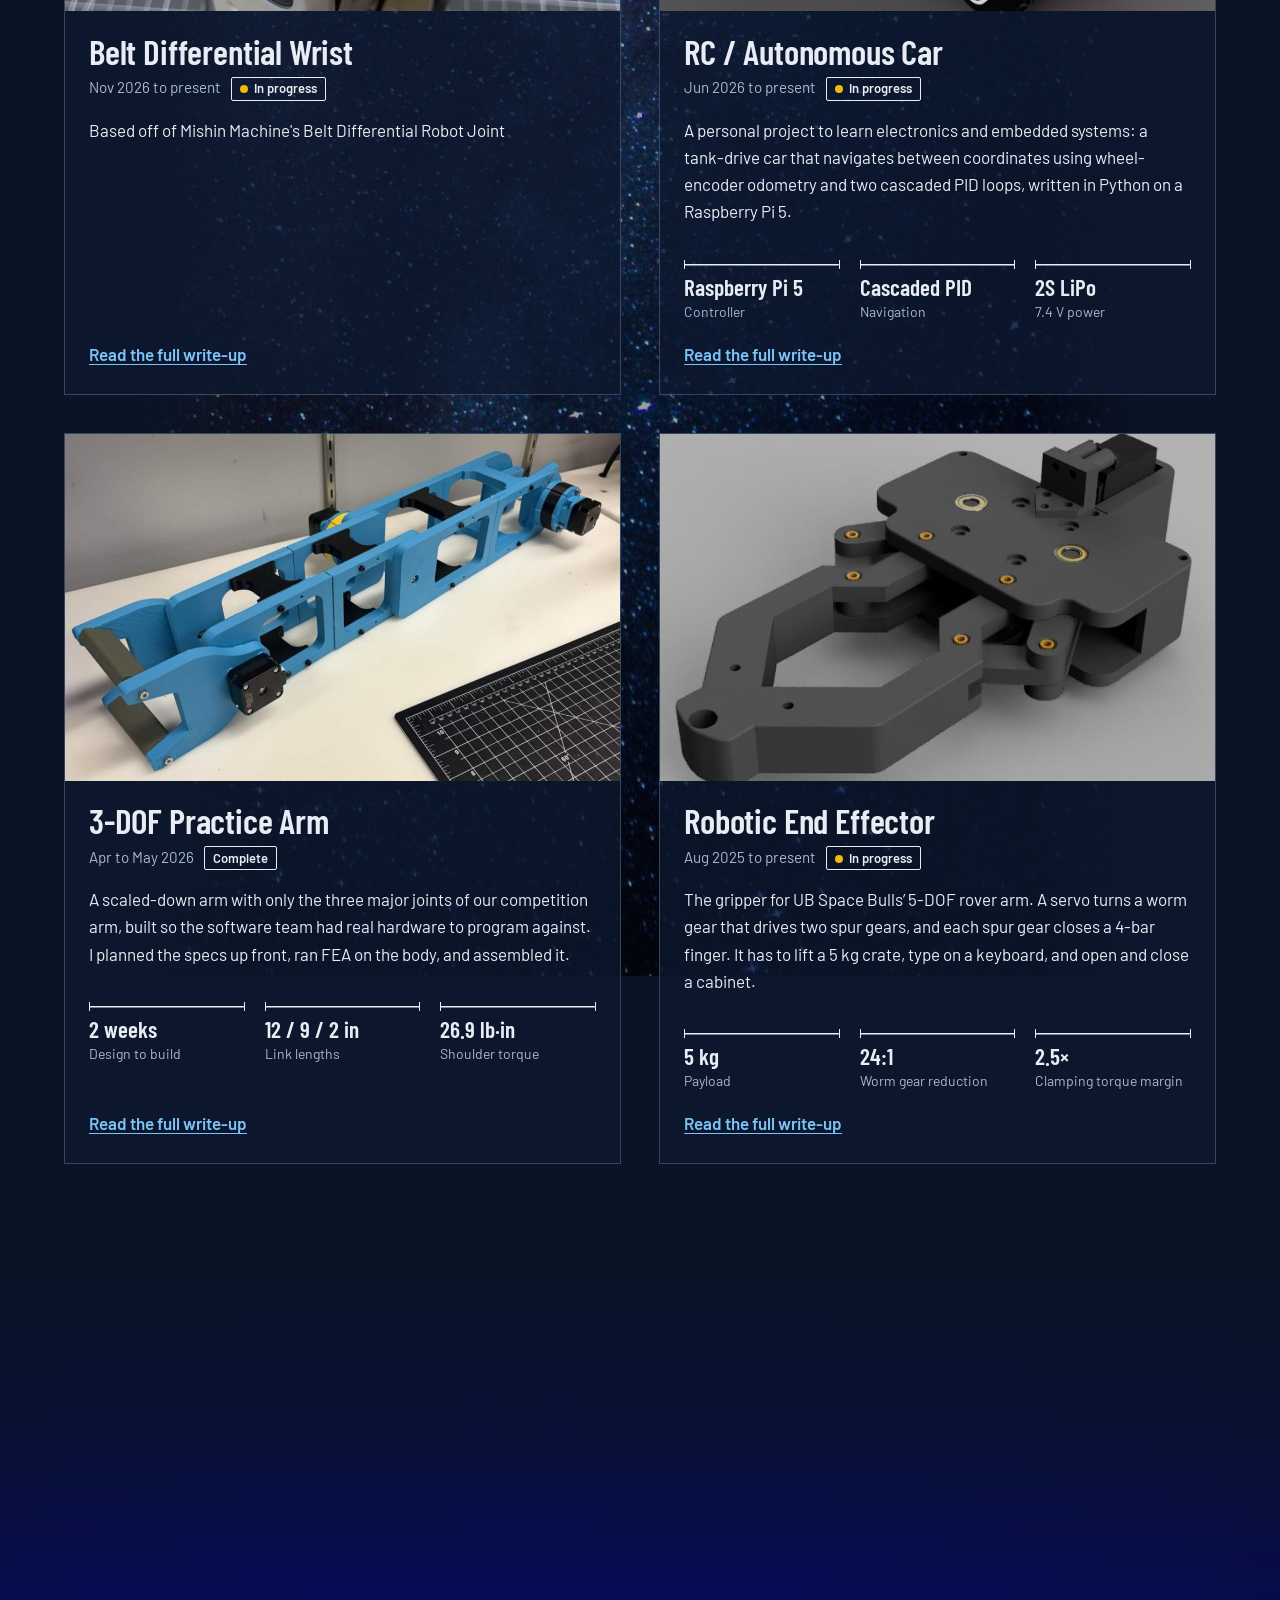
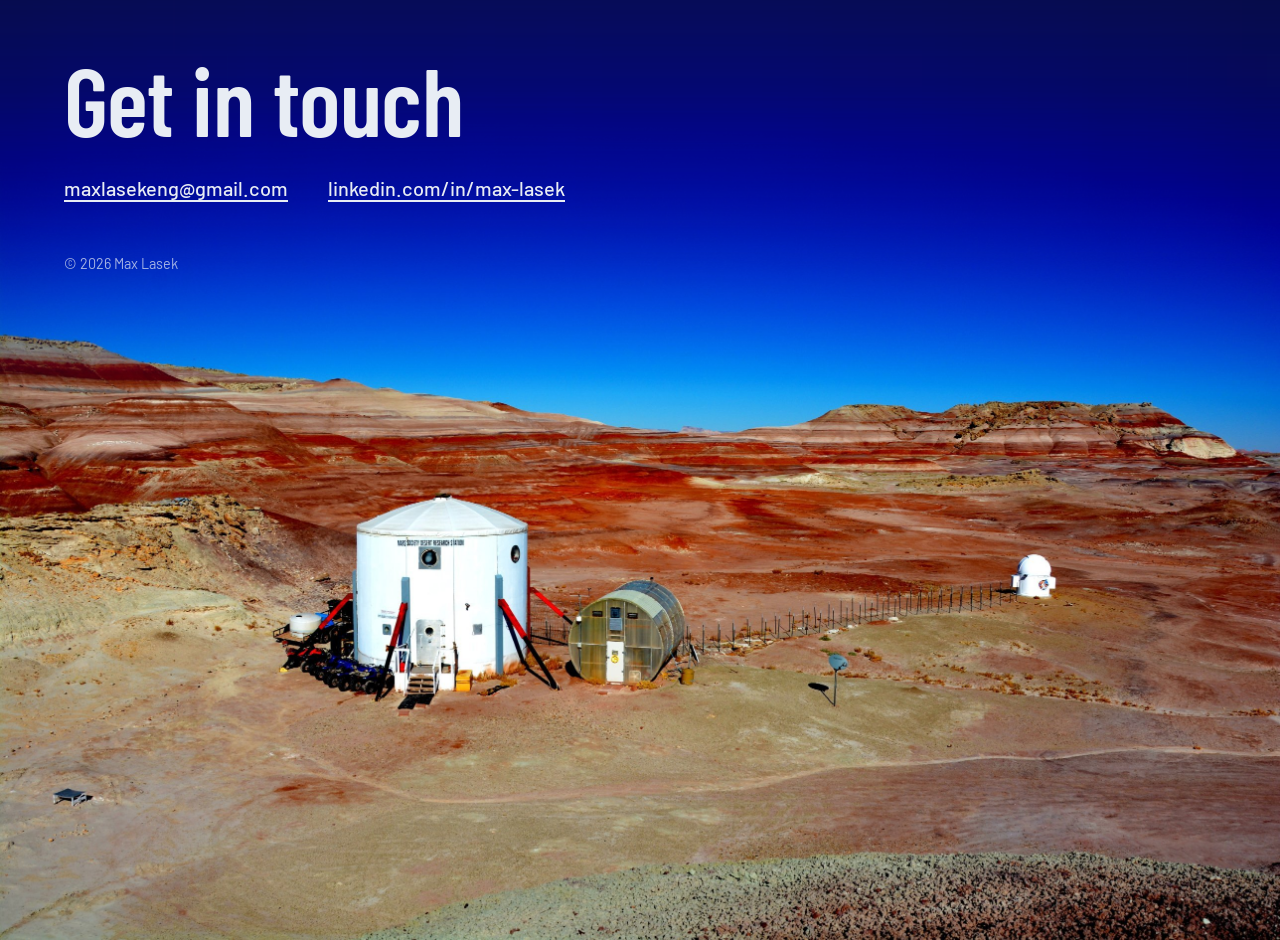
==== commit 3b010b80: "Edit All projects page via site editor" ====
--- a/all-projects.html
+++ b/all-projects.html
@@ -36,6 +36,25 @@
       <div class="pcard-grid">
         <article class="pcard"><a class="pcard-media" href="projects/huj.html" tabindex="-1" aria-hidden="true"><img src="data:image/svg+xml,%3Csvg%20xmlns%3D%22http%3A%2F%2Fwww.w3.org%2F2000%2Fsvg%22%20viewBox%3D%220%200%20800%20600%22%3E%3Crect%20width%3D%22800%22%20height%3D%22600%22%20fill%3D%22%23c4ccd6%22%2F%3E%3Ctext%20x%3D%22400%22%20y%3D%22312%22%20font-family%3D%22Arial%2Csans-serif%22%20font-size%3D%2234%22%20fill%3D%22%2355657a%22%20text-anchor%3D%22middle%22%3EPhoto%20coming%20soon%3C%2Ftext%3E%3C%2Fsvg%3E" alt="" loading="lazy"></a><div class="pcard-body"><h3><a href="projects/huj.html">huj</a></h3><p class="when">[Dates]<span class="status active">In progress</span></p><p>[A one- or two-sentence summary of the project.]</p><a class="more" href="projects/huj.html">Read the full write-up</a></div></article>
         <article class="pcard">
+          <a class="pcard-media" href="projects/leviathan-space-debris-collector.html" tabindex="-1" aria-hidden="true"><img src="images/leviathan-space-debris-collector-1794522379616.jpg" alt="" loading="lazy"></a>
+          <div class="pcard-body">
+            <h3><a href="projects/leviathan-space-debris-collector.html">Leviathan Space Debris Collector</a></h3>
+            <p class="when">Nov 2026<span class="status">Complete</span></p>
+            <p>Unlike a typical robotic end effector, the Leviathan uses six 3D-printed TPU tentacles that wrap around and adapt to whatever they grab. Two strings on each tentacle are pulled by a stepper motor to close the grip, and a third string returns the tentacle to its default position. A built-in camera identifies objects and, using the Gemini API, tells the operator how far to move to reach them.</p>
+            <dl class="specs"><div><dt>1.5kg</dt><dd>Payload</dd></div><div><dt>5:1</dt><dd>Gear reduction</dd></div><div><dt>1 Hackathon</dt><dd>Design to build</dd></div></dl>
+            <a class="more" href="projects/leviathan-space-debris-collector.html">Read the full write-up</a>
+          </div>
+        </article>
+        <article class="pcard">
+          <a class="pcard-media" href="projects/belt-differential-wrist.html" tabindex="-1" aria-hidden="true"><img src="images/belt-differential-wrist-1794513456348.jpg" alt="" loading="lazy"></a>
+          <div class="pcard-body">
+            <h3><a href="projects/belt-differential-wrist.html">Belt Differential Wrist</a></h3>
+            <p class="when">Nov 2026 to present<span class="status active">In progress</span></p>
+            <p>Based off of Mishin Machine's Belt Differential Robot Joint</p>
+            <a class="more" href="projects/belt-differential-wrist.html">Read the full write-up</a>
+          </div>
+        </article>
+        <article class="pcard">
           <a class="pcard-media" href="projects/rc-av-car.html" tabindex="-1" aria-hidden="true"><img src="images/car.jpg" alt="" loading="lazy"></a>
           <div class="pcard-body">
             <h3><a href="projects/rc-av-car.html">RC / Autonomous Car</a></h3>
@@ -56,16 +75,6 @@
           </div>
         </article>
         <article class="pcard">
-          <a class="pcard-media" href="projects/leviathan-space-debris-collector.html" tabindex="-1" aria-hidden="true"><img src="images/leviathan-space-debris-collector-1794522379616.jpg" alt="" loading="lazy"></a>
-          <div class="pcard-body">
-            <h3><a href="projects/leviathan-space-debris-collector.html">Leviathan Space Debris Collector</a></h3>
-            <p class="when">Nov 2025<span class="status">Complete</span></p>
-            <p>Unlike a typical robotic end effector, the Leviathan uses six 3D-printed TPU tentacles that wrap around and adapt to whatever they grab. Two strings on each tentacle are pulled by a stepper motor to close the grip, and a third string returns the tentacle to its default position. A built-in camera identifies objects and, using the Gemini API, tells the operator how far to move to reach them.</p>
-            <dl class="specs"><div><dt>1.5kg</dt><dd>Payload</dd></div><div><dt>5:1</dt><dd>Gear reduction</dd></div><div><dt>1 Hackathon</dt><dd>Design to build</dd></div></dl>
-            <a class="more" href="projects/leviathan-space-debris-collector.html">Read the full write-up</a>
-          </div>
-        </article>
-        <article class="pcard">
           <a class="pcard-media" href="projects/end-effector.html" tabindex="-1" aria-hidden="true"><img src="images/effector-iso.jpg" alt="" loading="lazy"></a>
           <div class="pcard-body">
             <h3><a href="projects/end-effector.html">Robotic End Effector</a></h3>
@@ -73,15 +82,6 @@
             <p>The gripper for UB Space Bulls’ 5-DOF rover arm. A servo turns a worm gear that drives two spur gears, and each spur gear closes a 4-bar finger. It has to lift a 5 kg crate, type on a keyboard, and open and close a cabinet.</p>
             <dl class="specs"><div><dt>5 kg</dt><dd>Payload</dd></div><div><dt>24:1</dt><dd>Worm gear reduction</dd></div><div><dt>2.5×</dt><dd>Clamping torque margin</dd></div></dl>
             <a class="more" href="projects/end-effector.html">Read the full write-up</a>
-          </div>
-        </article>
-        <article class="pcard">
-          <a class="pcard-media" href="projects/belt-differential-wrist.html" tabindex="-1" aria-hidden="true"><img src="images/belt-differential-wrist-1794513456348.jpg" alt="" loading="lazy"></a>
-          <div class="pcard-body">
-            <h3><a href="projects/belt-differential-wrist.html">Belt Differential Wrist</a></h3>
-            <p class="when">Nov 2021 to present<span class="status active">In progress</span></p>
-            <p>Based off of Mishin Machine's Belt Differential Robot Joint</p>
-            <a class="more" href="projects/belt-differential-wrist.html">Read the full write-up</a>
           </div>
         </article>
       </div>
@@ -109,4 +109,5 @@
 
 
 
+
 </body></html>
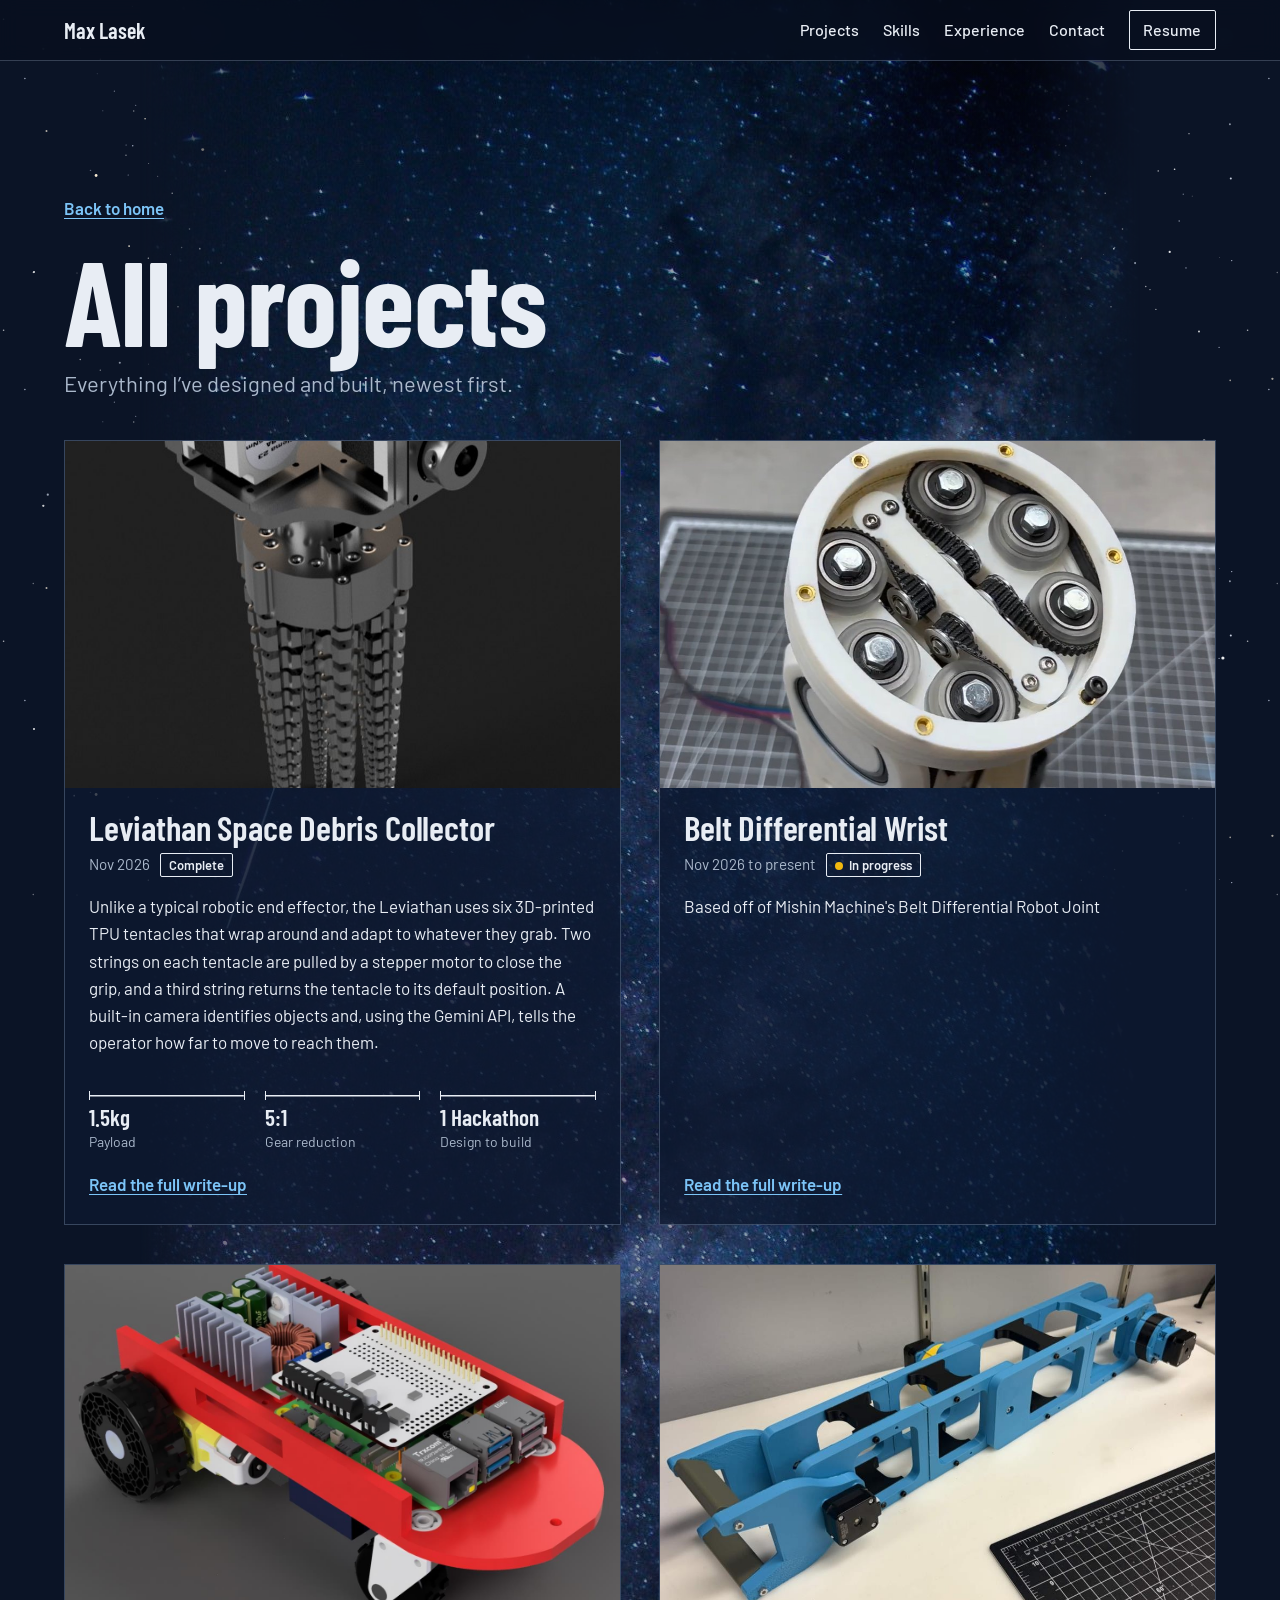
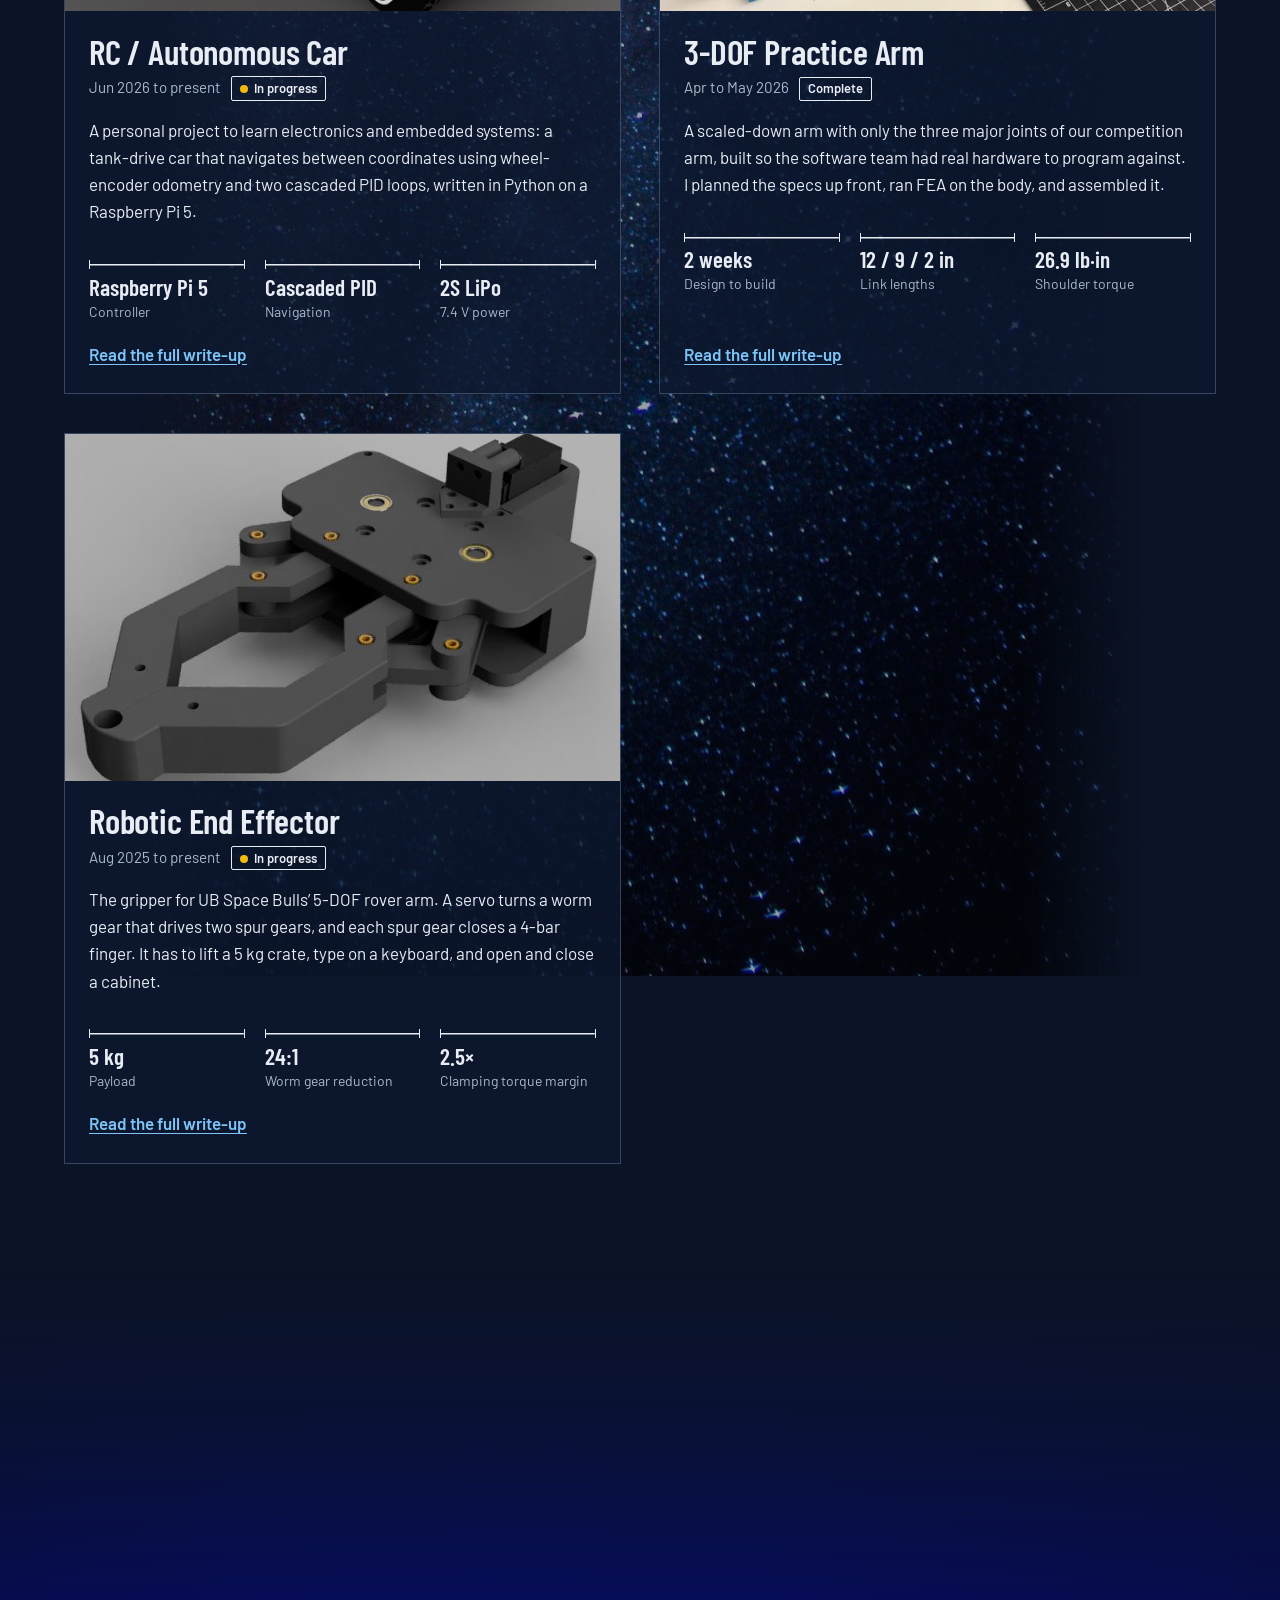
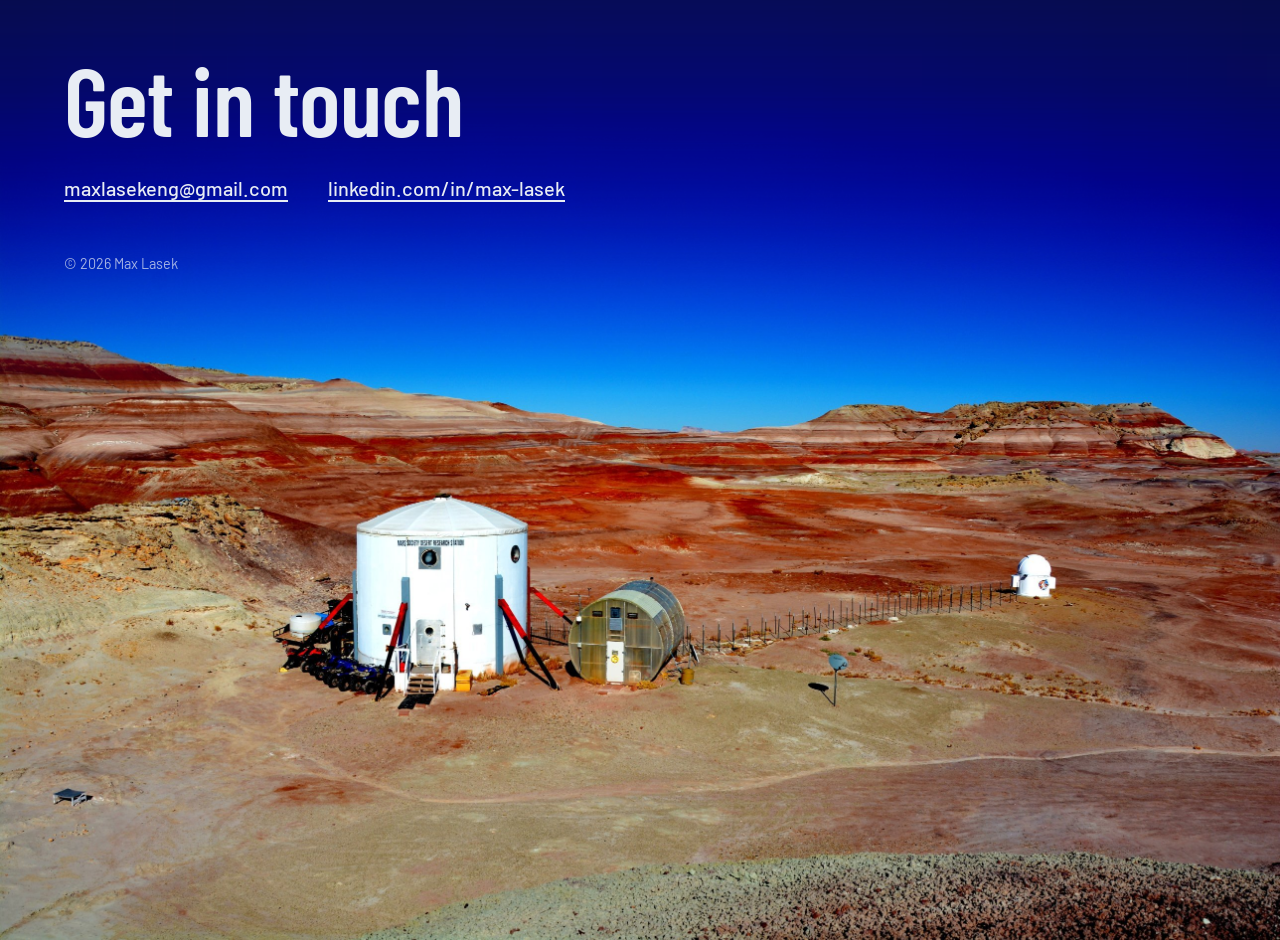
==== commit db3752dc: "Add files via upload" ====
--- a/all-projects.html
+++ b/all-projects.html
@@ -34,7 +34,6 @@
       <h1>All projects</h1>
       <p class="lede">Everything I’ve designed and built, newest first.</p>
       <div class="pcard-grid">
-        <article class="pcard"><a class="pcard-media" href="projects/huj.html" tabindex="-1" aria-hidden="true"><img src="data:image/svg+xml,%3Csvg%20xmlns%3D%22http%3A%2F%2Fwww.w3.org%2F2000%2Fsvg%22%20viewBox%3D%220%200%20800%20600%22%3E%3Crect%20width%3D%22800%22%20height%3D%22600%22%20fill%3D%22%23c4ccd6%22%2F%3E%3Ctext%20x%3D%22400%22%20y%3D%22312%22%20font-family%3D%22Arial%2Csans-serif%22%20font-size%3D%2234%22%20fill%3D%22%2355657a%22%20text-anchor%3D%22middle%22%3EPhoto%20coming%20soon%3C%2Ftext%3E%3C%2Fsvg%3E" alt="" loading="lazy"></a><div class="pcard-body"><h3><a href="projects/huj.html">huj</a></h3><p class="when">[Dates]<span class="status active">In progress</span></p><p>[A one- or two-sentence summary of the project.]</p><a class="more" href="projects/huj.html">Read the full write-up</a></div></article>
         <article class="pcard">
           <a class="pcard-media" href="projects/leviathan-space-debris-collector.html" tabindex="-1" aria-hidden="true"><img src="images/leviathan-space-debris-collector-1794522379616.jpg" alt="" loading="lazy"></a>
           <div class="pcard-body">
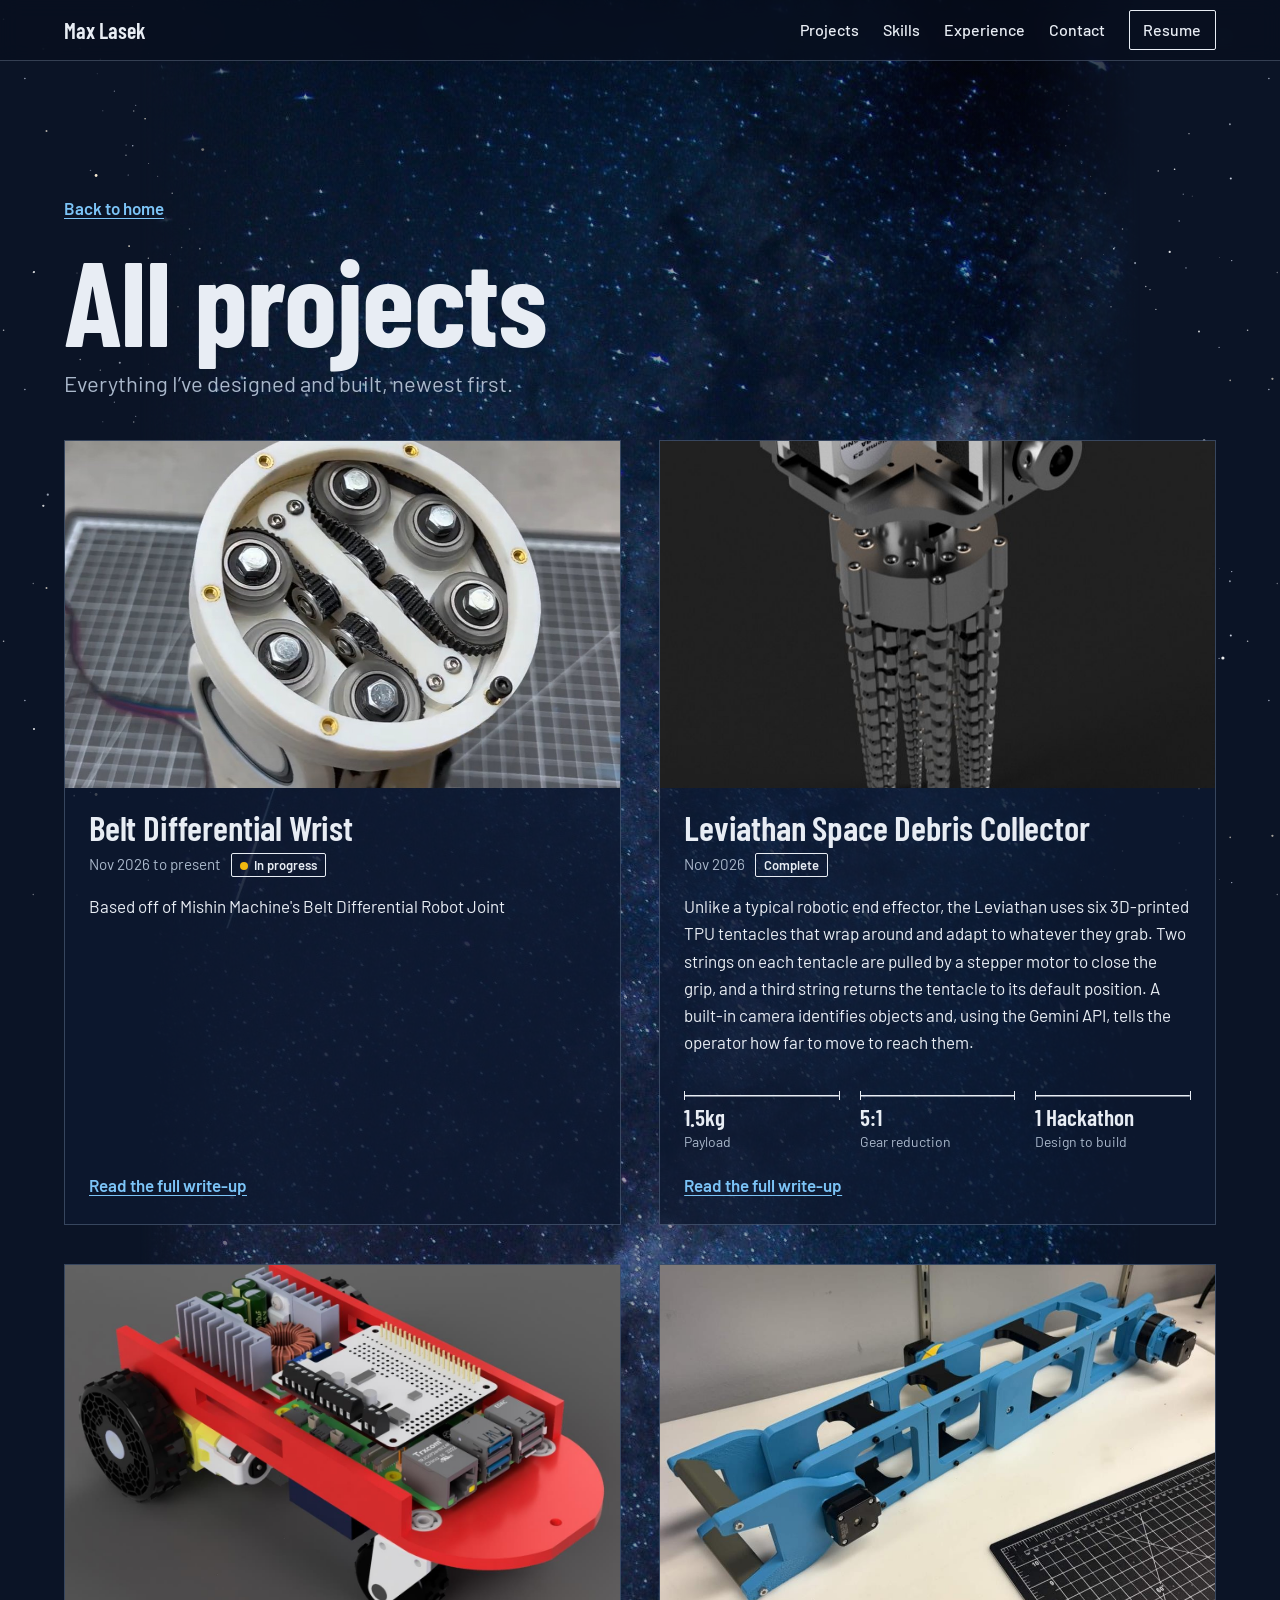
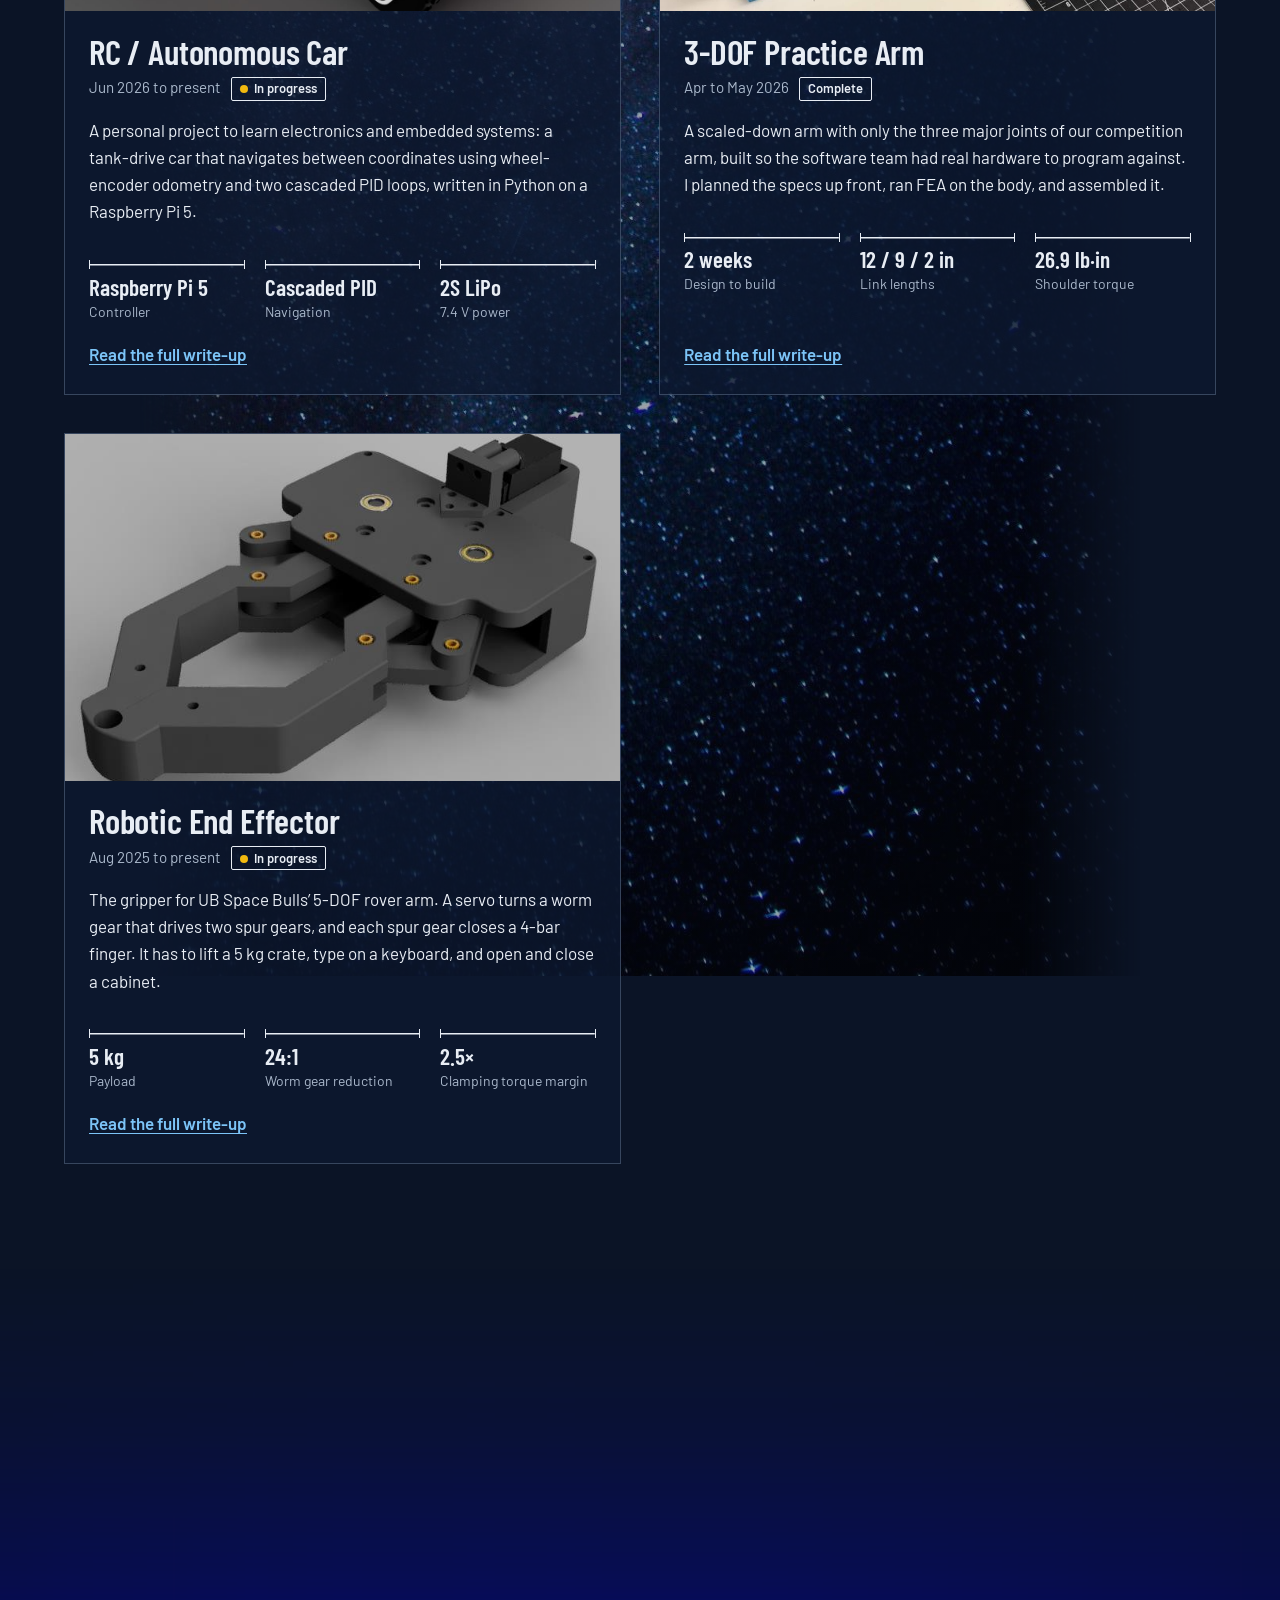
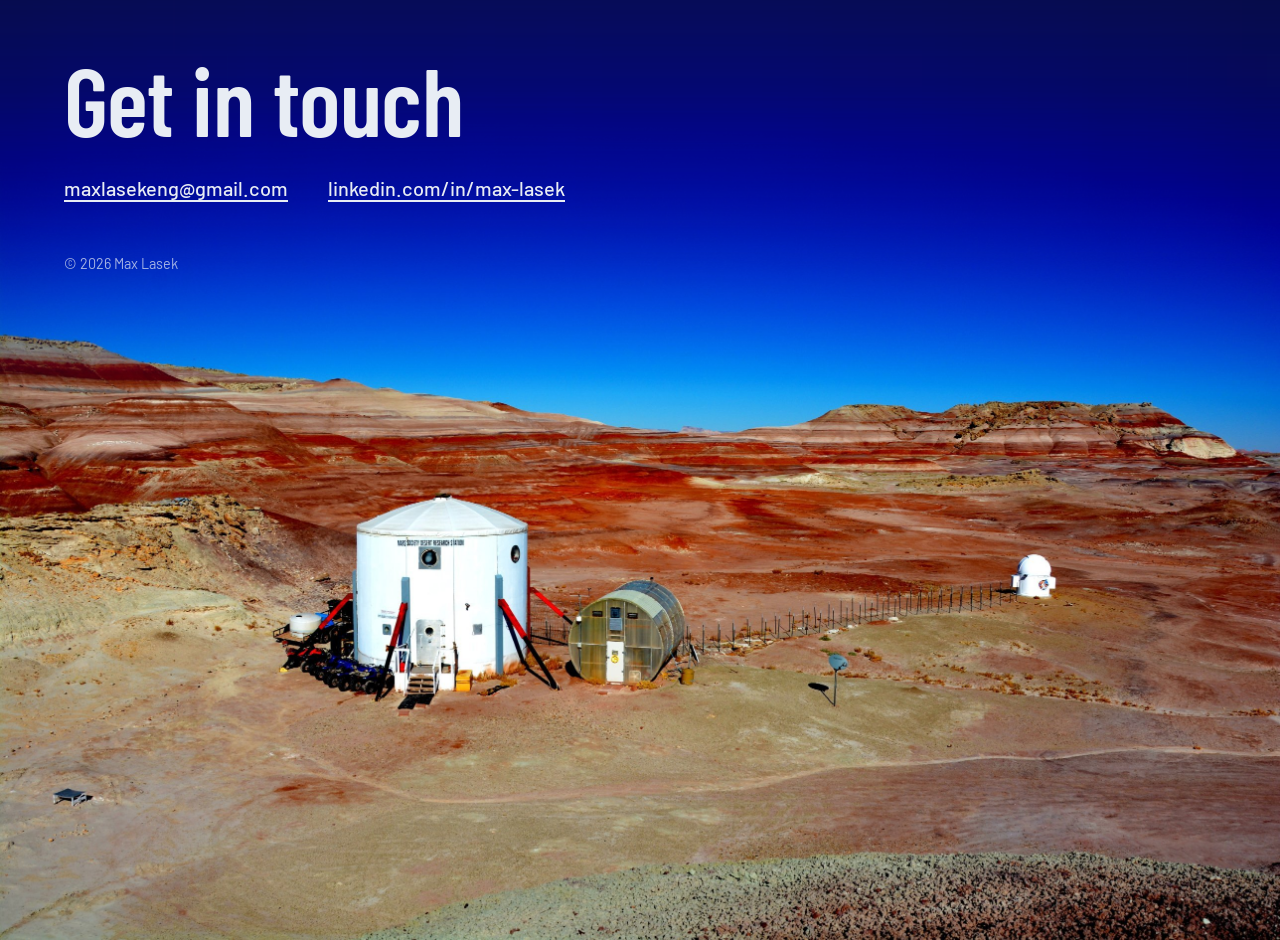
==== commit fca50a6a: "Add files via upload" ====
--- a/all-projects.html
+++ b/all-projects.html
@@ -35,6 +35,15 @@
       <p class="lede">Everything I’ve designed and built, newest first.</p>
       <div class="pcard-grid">
         <article class="pcard">
+          <a class="pcard-media" href="projects/belt-differential-wrist.html" tabindex="-1" aria-hidden="true"><img src="images/belt-differential-wrist-1794513456348.jpg" alt="" loading="lazy"></a>
+          <div class="pcard-body">
+            <h3><a href="projects/belt-differential-wrist.html">Belt Differential Wrist</a></h3>
+            <p class="when">Nov 2026 to present<span class="status active">In progress</span></p>
+            <p>Based off of Mishin Machine's Belt Differential Robot Joint</p>
+            <a class="more" href="projects/belt-differential-wrist.html">Read the full write-up</a>
+          </div>
+        </article>
+        <article class="pcard">
           <a class="pcard-media" href="projects/leviathan-space-debris-collector.html" tabindex="-1" aria-hidden="true"><img src="images/leviathan-space-debris-collector-1794522379616.jpg" alt="" loading="lazy"></a>
           <div class="pcard-body">
             <h3><a href="projects/leviathan-space-debris-collector.html">Leviathan Space Debris Collector</a></h3>
@@ -42,15 +51,6 @@
             <p>Unlike a typical robotic end effector, the Leviathan uses six 3D-printed TPU tentacles that wrap around and adapt to whatever they grab. Two strings on each tentacle are pulled by a stepper motor to close the grip, and a third string returns the tentacle to its default position. A built-in camera identifies objects and, using the Gemini API, tells the operator how far to move to reach them.</p>
             <dl class="specs"><div><dt>1.5kg</dt><dd>Payload</dd></div><div><dt>5:1</dt><dd>Gear reduction</dd></div><div><dt>1 Hackathon</dt><dd>Design to build</dd></div></dl>
             <a class="more" href="projects/leviathan-space-debris-collector.html">Read the full write-up</a>
-          </div>
-        </article>
-        <article class="pcard">
-          <a class="pcard-media" href="projects/belt-differential-wrist.html" tabindex="-1" aria-hidden="true"><img src="images/belt-differential-wrist-1794513456348.jpg" alt="" loading="lazy"></a>
-          <div class="pcard-body">
-            <h3><a href="projects/belt-differential-wrist.html">Belt Differential Wrist</a></h3>
-            <p class="when">Nov 2026 to present<span class="status active">In progress</span></p>
-            <p>Based off of Mishin Machine's Belt Differential Robot Joint</p>
-            <a class="more" href="projects/belt-differential-wrist.html">Read the full write-up</a>
           </div>
         </article>
         <article class="pcard">
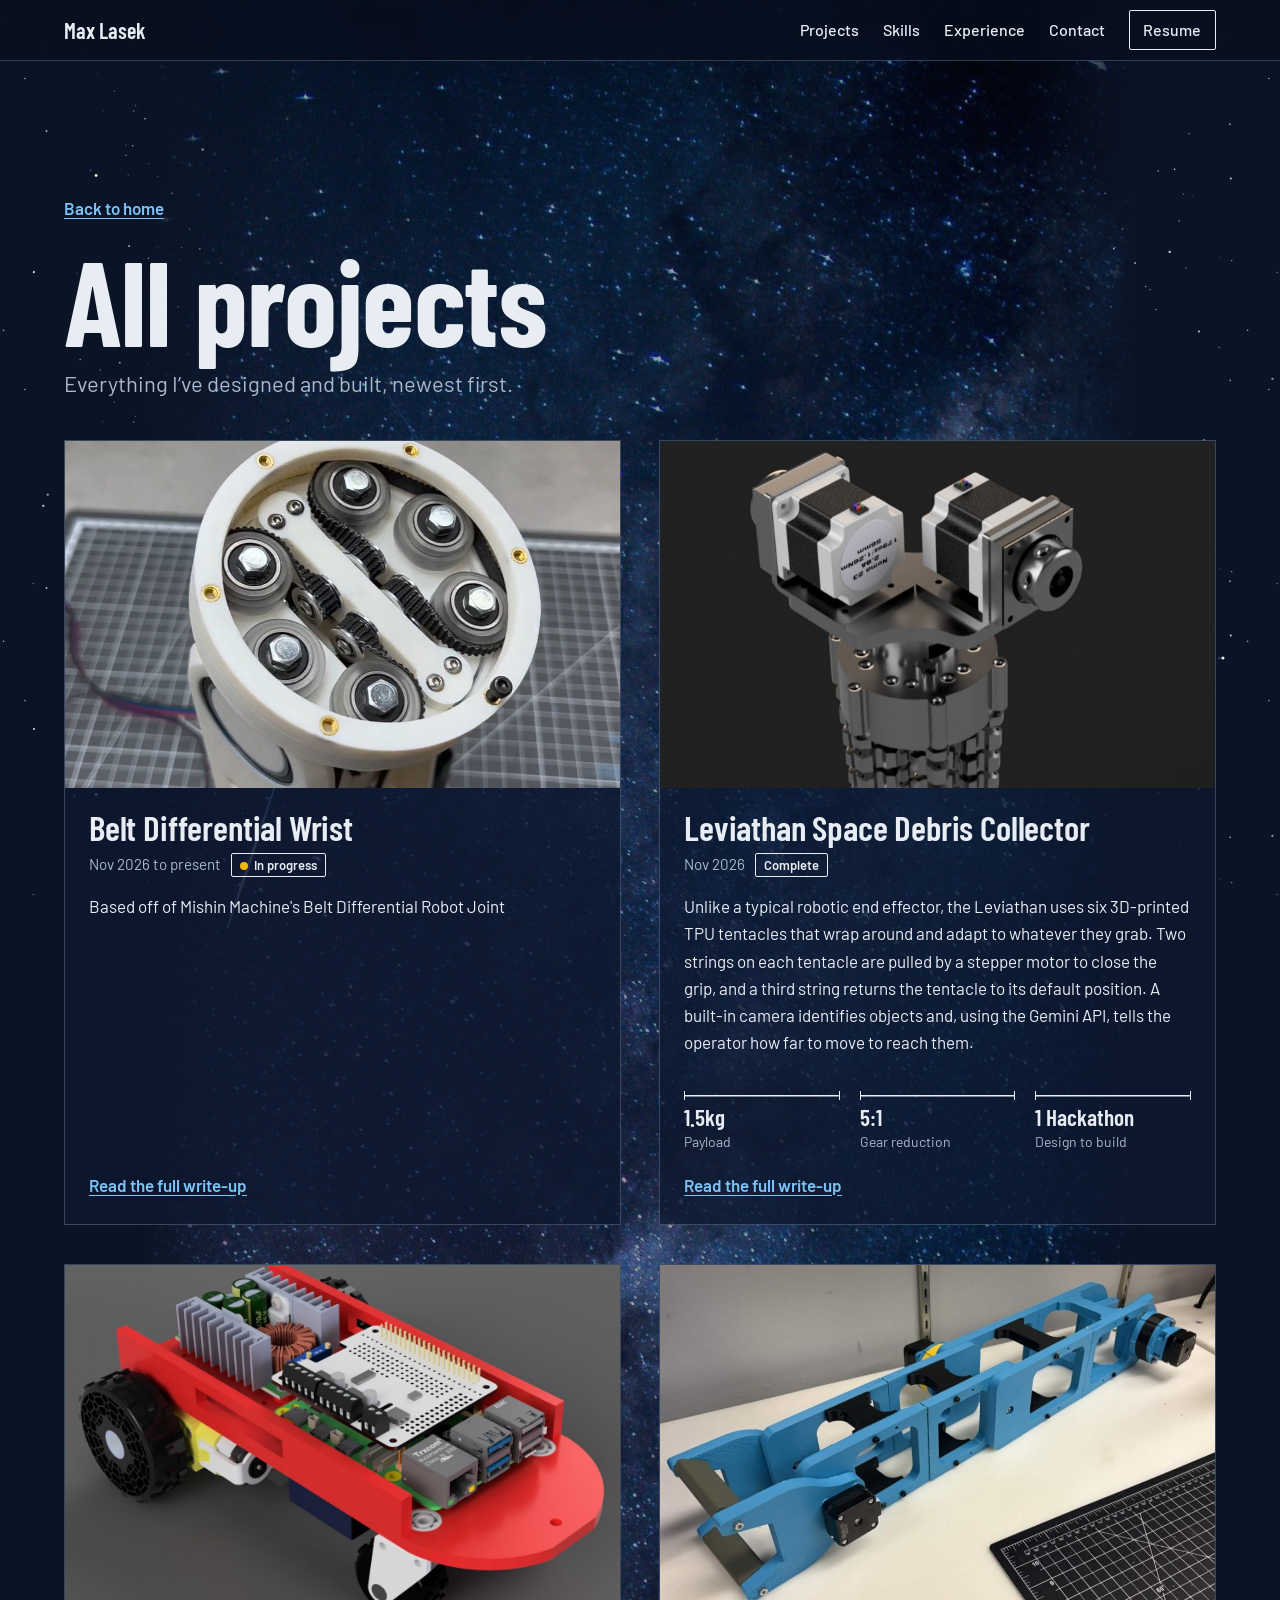
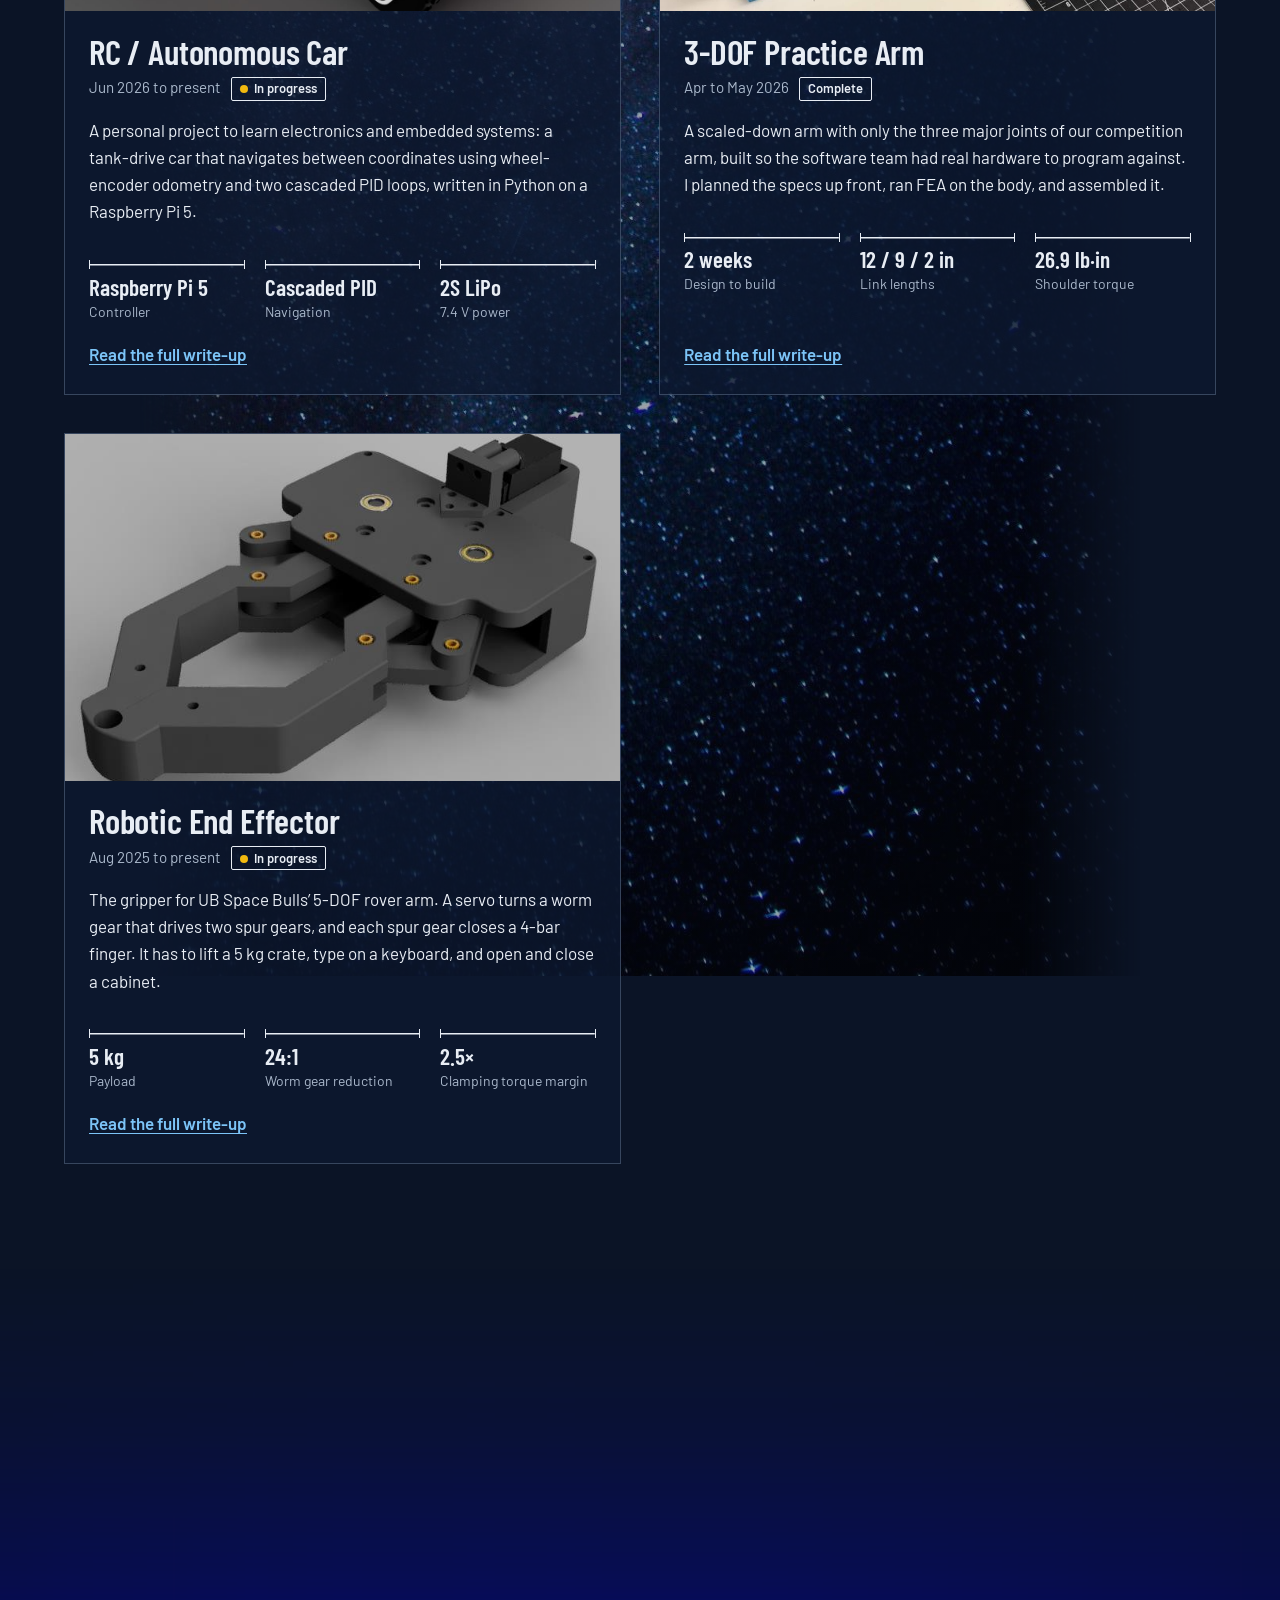
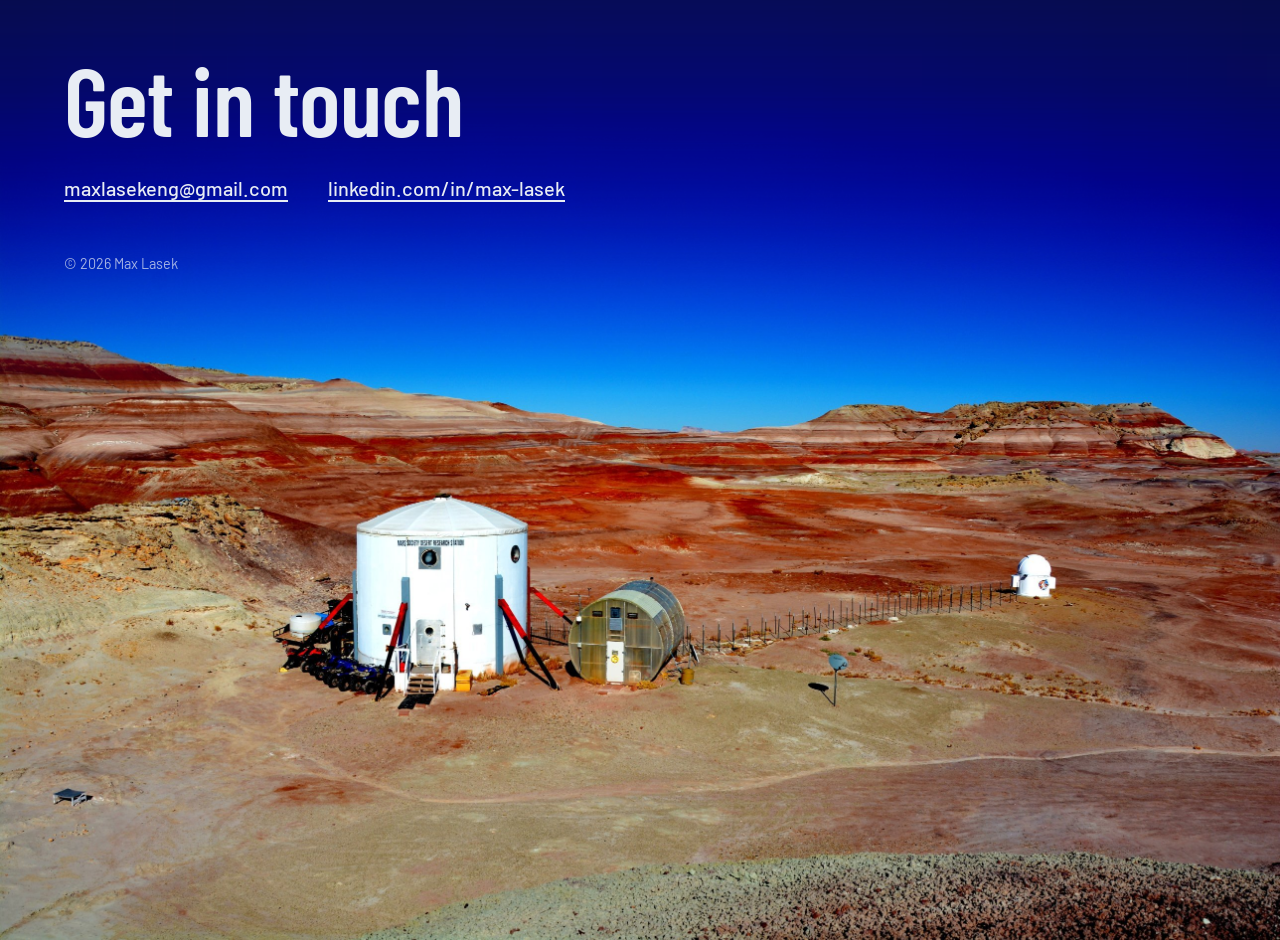
==== commit 26e7fac5: "Edit All projects page via site editor" ====
--- a/all-projects.html
+++ b/all-projects.html
@@ -44,7 +44,7 @@
           </div>
         </article>
         <article class="pcard">
-          <a class="pcard-media" href="projects/leviathan-space-debris-collector.html" tabindex="-1" aria-hidden="true"><img src="images/leviathan-space-debris-collector-1794522379616.jpg" alt="" loading="lazy"></a>
+          <a class="pcard-media" href="projects/leviathan-space-debris-collector.html" tabindex="-1" aria-hidden="true"><img src="images/photo-1794860338961.jpg" alt="" loading="lazy"></a>
           <div class="pcard-body">
             <h3><a href="projects/leviathan-space-debris-collector.html">Leviathan Space Debris Collector</a></h3>
             <p class="when">Nov 2026<span class="status">Complete</span></p>
@@ -109,4 +109,5 @@
 
 
 
+
 </body></html>
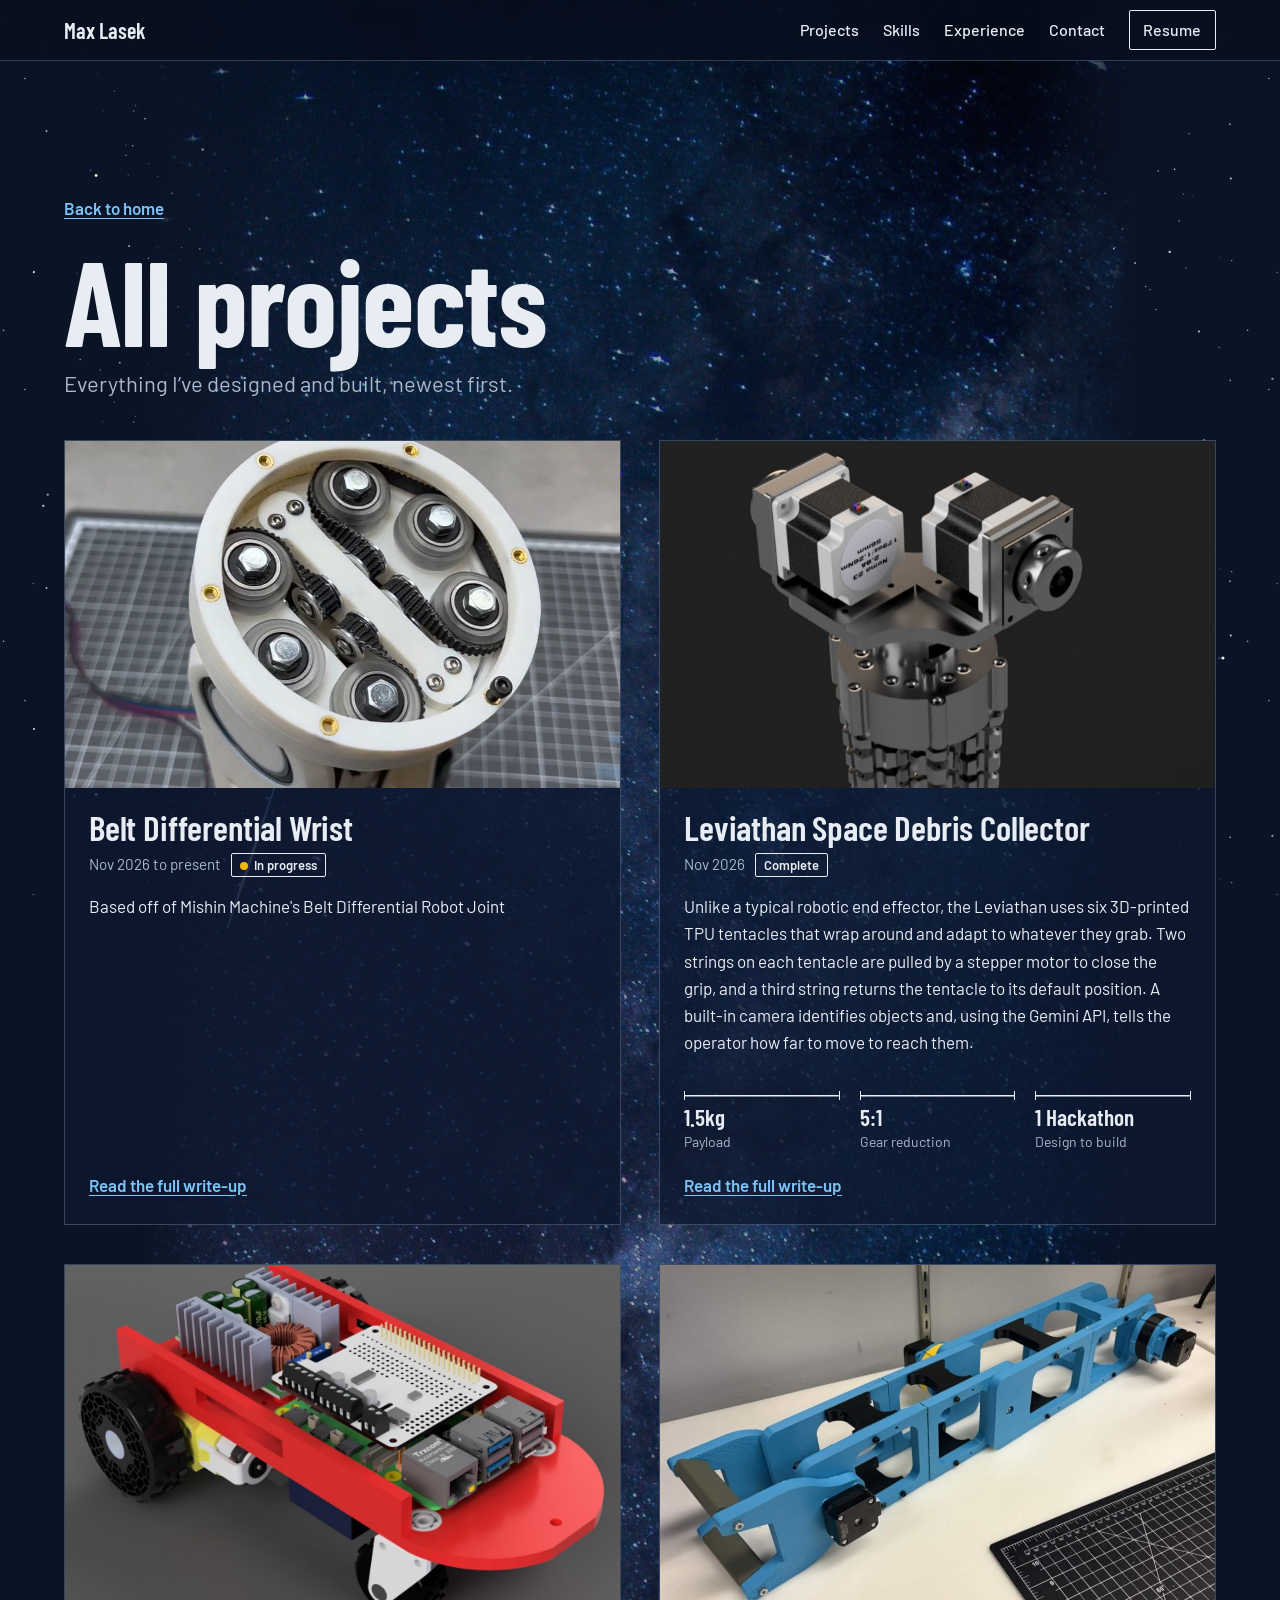
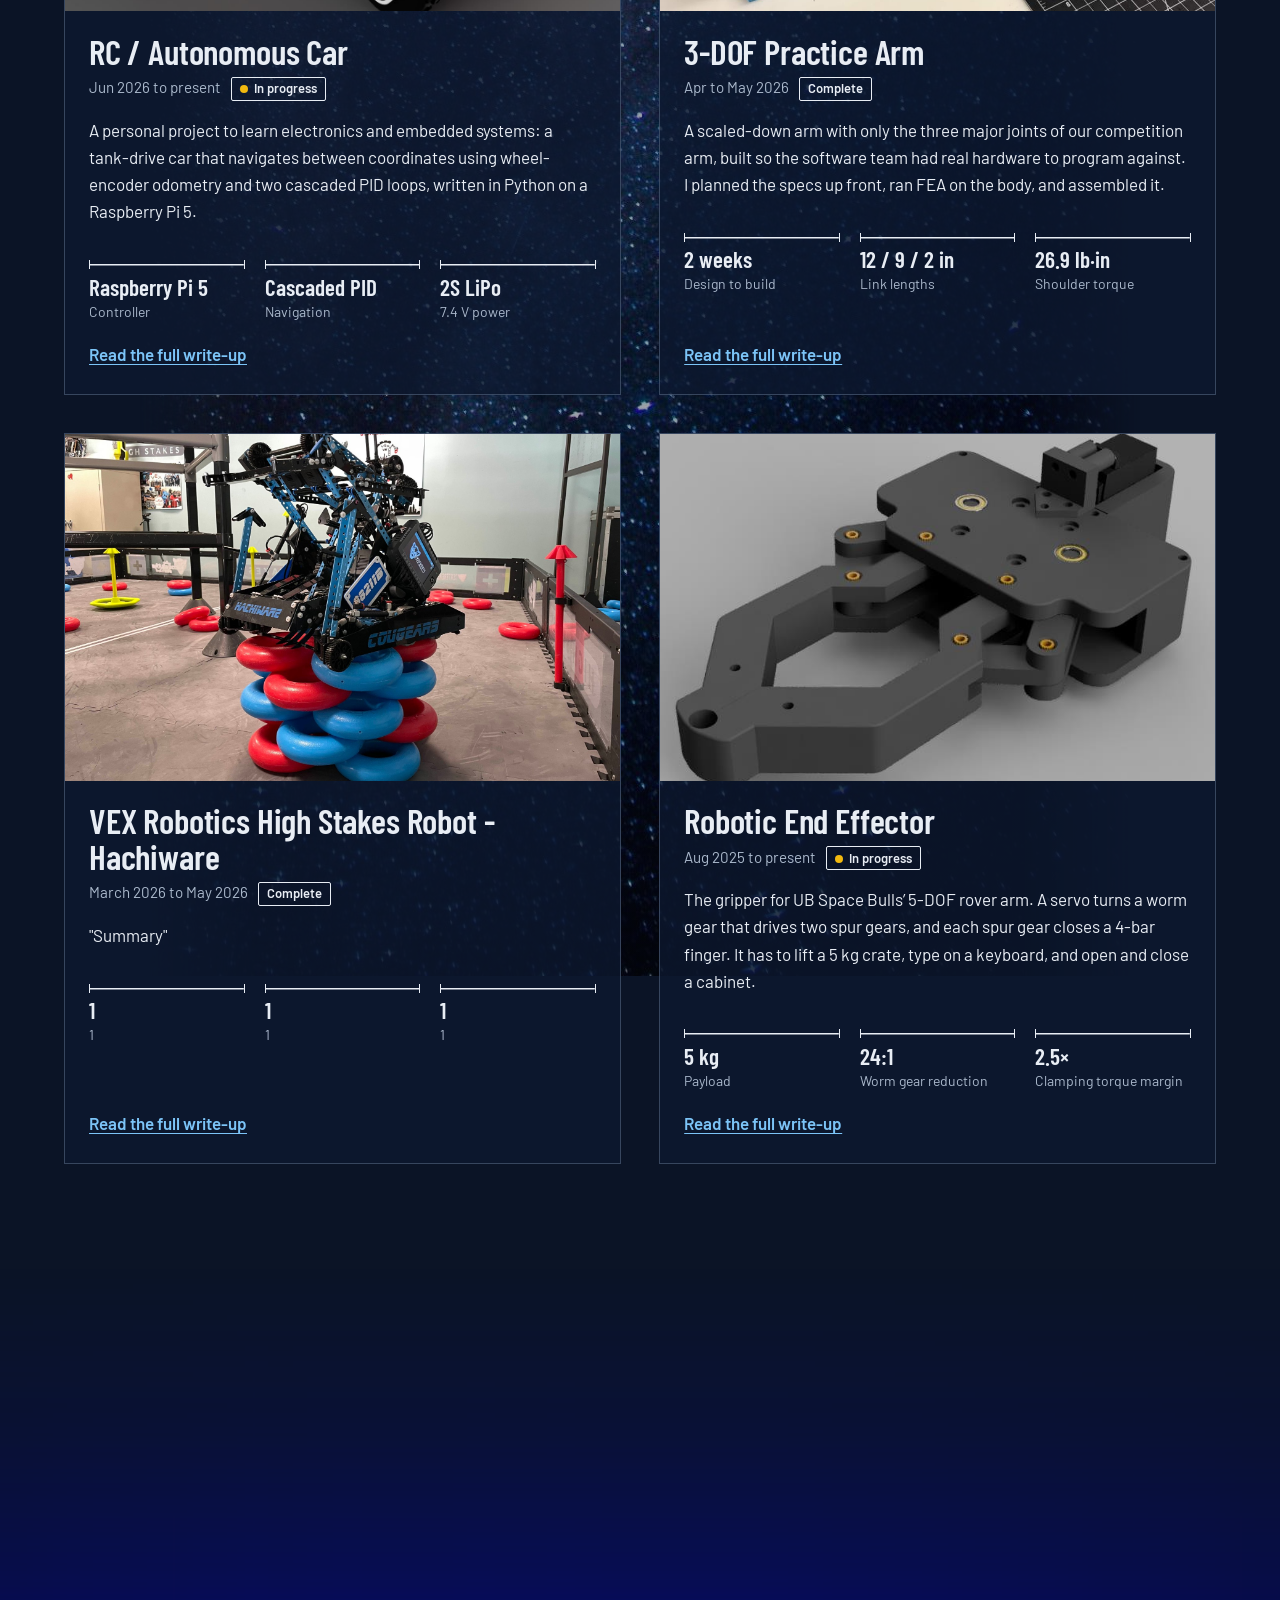
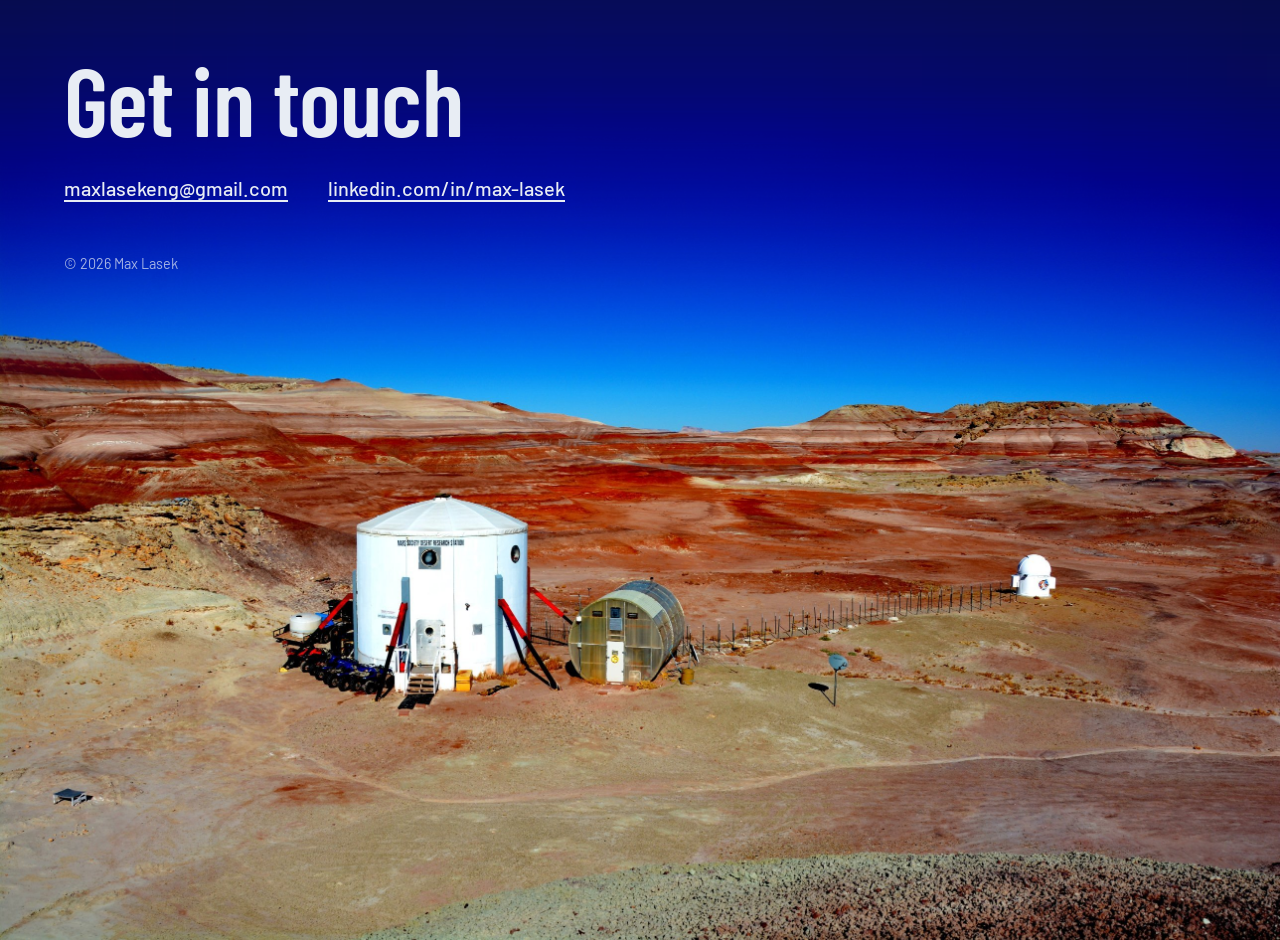
==== commit 554d78ae: "Add project VEX Robotics High Stakes Robot - Hachiware to All projects via site editor" ====
--- a/all-projects.html
+++ b/all-projects.html
@@ -73,6 +73,7 @@
             <a class="more" href="projects/practice-arm.html">Read the full write-up</a>
           </div>
         </article>
+        <article class="pcard"><a class="pcard-media" href="projects/vex-robotics-high-stakes-robot-hachiware.html" tabindex="-1" aria-hidden="true"><img src="images/vex-robotics-high-stakes-robot-hachiware-1794863903431.jpg" alt="" loading="lazy"></a><div class="pcard-body"><h3><a href="projects/vex-robotics-high-stakes-robot-hachiware.html">VEX Robotics High Stakes Robot - Hachiware</a></h3><p class="when">March 2026 to May 2026<span class="status">Complete</span></p><p>"Summary"</p><dl class="specs"><div><dt>1</dt><dd>1</dd></div><div><dt>1</dt><dd>1</dd></div><div><dt>1</dt><dd>1</dd></div></dl><a class="more" href="projects/vex-robotics-high-stakes-robot-hachiware.html">Read the full write-up</a></div></article>
         <article class="pcard">
           <a class="pcard-media" href="projects/end-effector.html" tabindex="-1" aria-hidden="true"><img src="images/effector-iso.jpg" alt="" loading="lazy"></a>
           <div class="pcard-body">
@@ -110,4 +111,5 @@
 
 
 
+
 </body></html>
--- a/css/style.css
+++ b/css/style.css
@@ -364,3 +364,21 @@
 .pcard .specs dt { font-size: 1.45rem; }
 .pcard .more { margin-top: auto; }
 @media (max-width: 54rem) { .pcard-grid { grid-template-columns: 1fr; } }
+
+/* ---------- Scroll bar ----------
+   A slim sky-blue bar on a night-navy track; it turns gold while you drag or hover it.
+   Chrome, Edge and Safari use the ::-webkit-scrollbar rules; Firefox uses scrollbar-color. */
+::-webkit-scrollbar { width: 12px; height: 12px; }
+::-webkit-scrollbar-track { background: #08101f; }
+::-webkit-scrollbar-thumb {
+  background: linear-gradient(180deg, #a9dcfb, #4f9fdc);
+  border: 3px solid #08101f;
+  border-radius: 999px;
+  min-height: 48px;
+}
+::-webkit-scrollbar-thumb:hover { background: linear-gradient(180deg, #ffd65c, #f2b90f); }
+::-webkit-scrollbar-thumb:active { background: #f2b90f; }
+::-webkit-scrollbar-corner { background: #08101f; }
+@supports not selector(::-webkit-scrollbar) {
+  html { scrollbar-color: #7cc4f7 #08101f; scrollbar-width: thin; }
+}
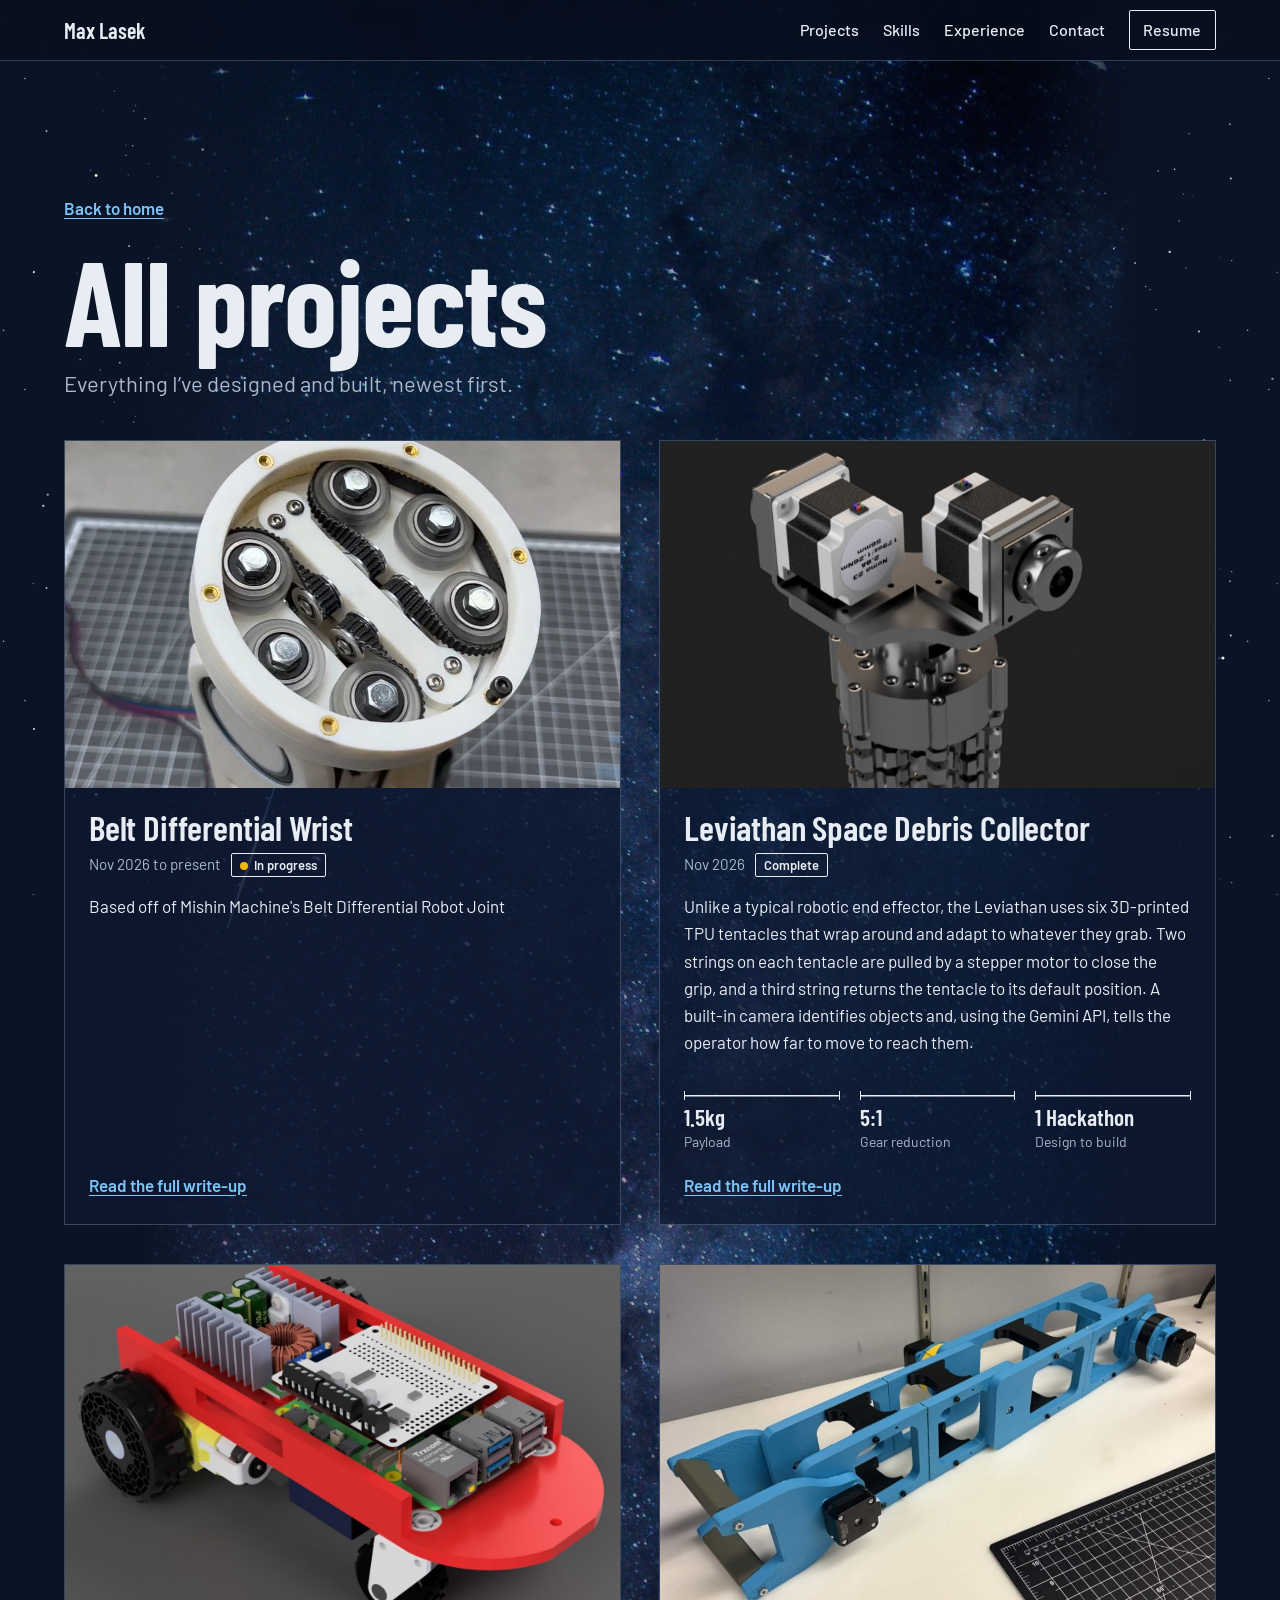
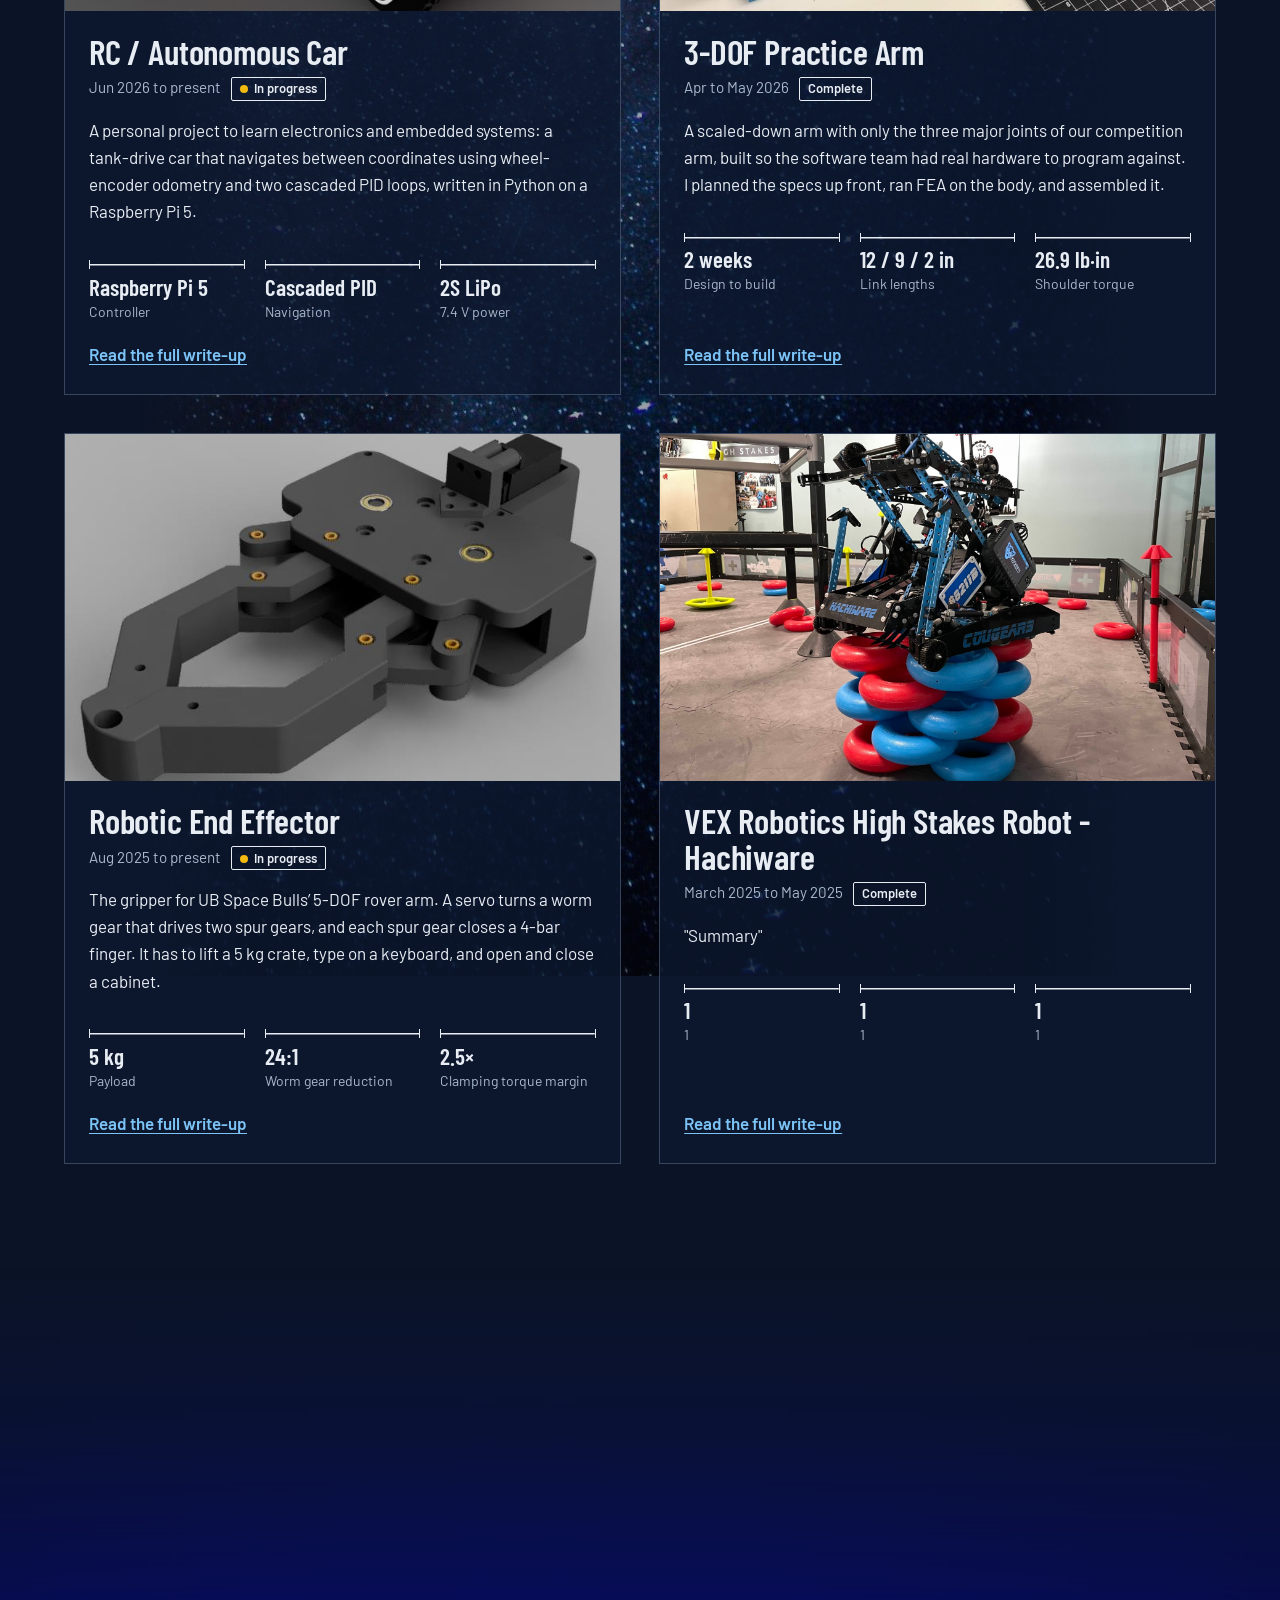
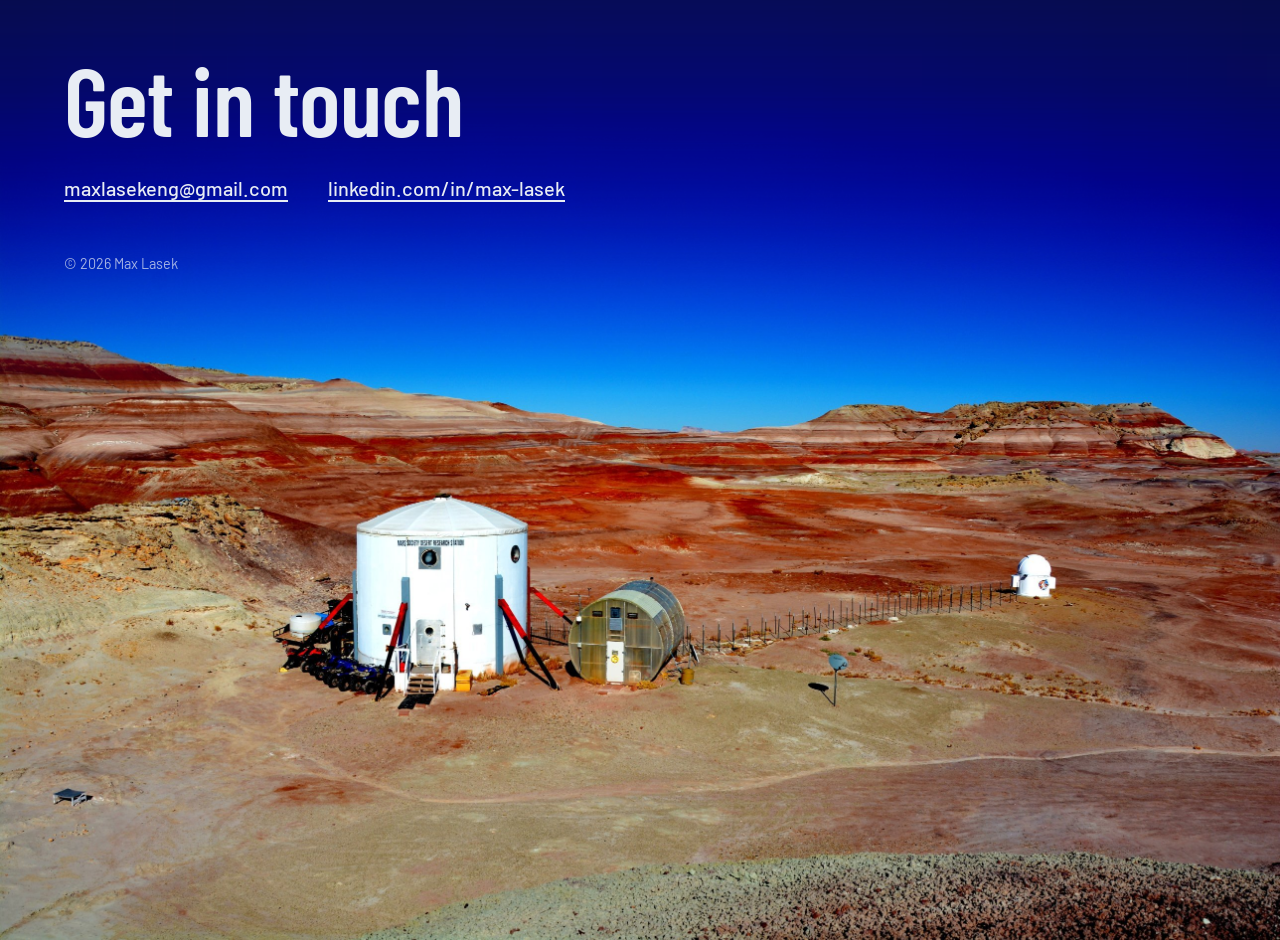
==== commit 350927b5: "Edit All projects page via site editor" ====
--- a/all-projects.html
+++ b/all-projects.html
@@ -73,7 +73,6 @@
             <a class="more" href="projects/practice-arm.html">Read the full write-up</a>
           </div>
         </article>
-        <article class="pcard"><a class="pcard-media" href="projects/vex-robotics-high-stakes-robot-hachiware.html" tabindex="-1" aria-hidden="true"><img src="images/vex-robotics-high-stakes-robot-hachiware-1794863903431.jpg" alt="" loading="lazy"></a><div class="pcard-body"><h3><a href="projects/vex-robotics-high-stakes-robot-hachiware.html">VEX Robotics High Stakes Robot - Hachiware</a></h3><p class="when">March 2026 to May 2026<span class="status">Complete</span></p><p>"Summary"</p><dl class="specs"><div><dt>1</dt><dd>1</dd></div><div><dt>1</dt><dd>1</dd></div><div><dt>1</dt><dd>1</dd></div></dl><a class="more" href="projects/vex-robotics-high-stakes-robot-hachiware.html">Read the full write-up</a></div></article>
         <article class="pcard">
           <a class="pcard-media" href="projects/end-effector.html" tabindex="-1" aria-hidden="true"><img src="images/effector-iso.jpg" alt="" loading="lazy"></a>
           <div class="pcard-body">
@@ -84,6 +83,7 @@
             <a class="more" href="projects/end-effector.html">Read the full write-up</a>
           </div>
         </article>
+        <article class="pcard"><a class="pcard-media" href="projects/vex-robotics-high-stakes-robot-hachiware.html" tabindex="-1" aria-hidden="true"><img src="images/vex-robotics-high-stakes-robot-hachiware-1794863903431.jpg" alt="" loading="lazy"></a><div class="pcard-body"><h3><a href="projects/vex-robotics-high-stakes-robot-hachiware.html">VEX Robotics High Stakes Robot - Hachiware</a></h3><p class="when">March 2025 to May 2025<span class="status">Complete</span></p><p>"Summary"</p><dl class="specs"><div><dt>1</dt><dd>1</dd></div><div><dt>1</dt><dd>1</dd></div><div><dt>1</dt><dd>1</dd></div></dl><a class="more" href="projects/vex-robotics-high-stakes-robot-hachiware.html">Read the full write-up</a></div></article>
       </div>
     </div>
   </section>
@@ -112,4 +112,5 @@
 
 
 
+
 </body></html>
